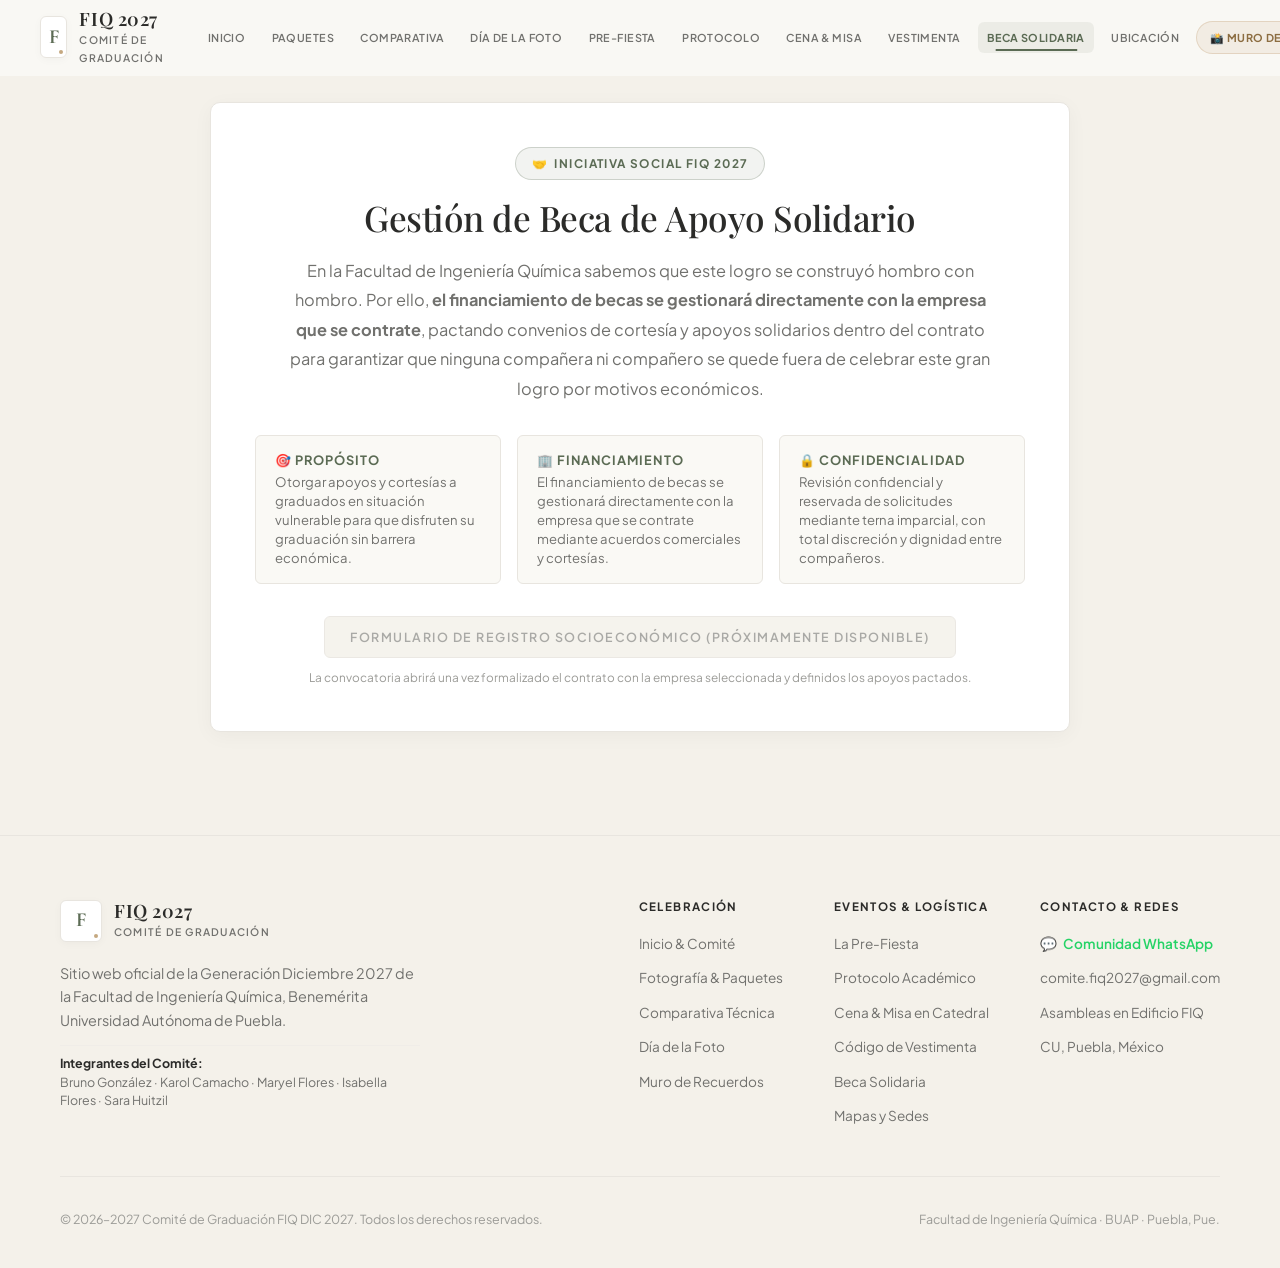
==== beca-solidaria.html @ df5bec97 "first commit" ====
<!DOCTYPE html>
<html lang="es">
<head>
  <meta charset="UTF-8">
  <meta name="viewport" content="width=device-width, initial-scale=1.0">
  <meta http-equiv="X-UA-Compatible" content="IE=edge">
  
  <!-- SEO y Metadatos Editoriales -->
  <title>Gestión de Beca Solidaria | Graduación FIQ Diciembre 2027</title>
  <meta name="description" content="Convenio y apoyos solidarios gestionados con la empresa para que ningún compañero quede fuera.">
  <meta name="theme-color" content="#FAF9F5">

  <!-- Open Graph -->
  <meta property="og:title" content="Gestión de Beca Solidaria | Graduación FIQ Diciembre 2027">
  <meta property="og:description" content="Convenio y apoyos solidarios gestionados con la empresa para que ningún compañero quede fuera.">
  <meta property="og:type" content="website">

  <!-- Tipografía Google Fonts -->
  <link rel="preconnect" href="https://fonts.googleapis.com">
  <link rel="preconnect" href="https://fonts.gstatic.com" crossorigin>
  <link href="https://fonts.googleapis.com/css2?family=Cormorant+Garamond:ital,wght@0,400;0,500;0,600;0,700;1,400&family=Playfair+Display:ital,wght@0,400;0,500;0,600;0,700;1,400&family=Plus+Jakarta+Sans:wght@300;400;500;600;700&display=swap" rel="stylesheet">

  <!-- Hojas de estilos -->
  <link rel="stylesheet" href="css/styles.css">
</head>
<body>

  <!-- ======================================================================
       HEADER Y NAVBAR SUPERIOR (CENTRADO Y MEJOR ORGANIZADO)
       ====================================================================== -->
  <header class="site-header" id="site-header">
    <div class="container navbar">
      
      <!-- Monograma / Logotipo a la izquierda -->
      <a href="index.html" class="brand-link" aria-label="Volver al inicio de Graduación FIQ 2027">
        <div class="brand-monogram">F</div>
        <div class="brand-info">
          <span class="brand-title">FIQ 2027</span>
          <span class="brand-subtitle">Comité de Graduación</span>
        </div>
      </a>

      <!-- Botón de apertura para dispositivos móviles -->
      <button class="mobile-toggle" id="mobile-toggle" aria-label="Abrir menú de navegación" aria-expanded="false" aria-controls="primary-nav">
        <span class="hamburger-line"></span>
        <span class="hamburger-line"></span>
        <span class="hamburger-line"></span>
      </button>

      <!-- Menú central de navegación centrado y organizado -->
      <nav class="nav-menu-wrapper" id="primary-nav" aria-label="Navegación principal">
        <ul class="nav-links">
          <li><a href="index.html" class="nav-link">Inicio</a></li>
          <li><a href="paquetes.html" class="nav-link">Paquetes</a></li>
          <li><a href="comparativa.html" class="nav-link">Comparativa</a></li>
          <li><a href="dia-de-la-foto.html" class="nav-link">Día de la Foto</a></li>
          <li><a href="prefiesta.html" class="nav-link">Pre-Fiesta</a></li>
          <li><a href="protocolo.html" class="nav-link">Protocolo</a></li>
          <li><a href="cena-y-misa.html" class="nav-link">Cena & Misa</a></li>
          <li><a href="vestimenta.html" class="nav-link">Vestimenta</a></li>
          <li><a href="beca-solidaria.html" class="nav-link is-active" aria-current="page">Beca Solidaria</a></li>
          <li><a href="ubicacion.html" class="nav-link">Ubicación</a></li>
          <li><a href="muro-de-recuerdos.html" class="nav-link nav-link-muro">📸 Muro de Recuerdos</a></li>
        </ul>
      </nav>

    </div>
  </header>

  <!-- ======================================================================
       CONTENIDO PRINCIPAL: VISTA INDEPENDIENTE
       ====================================================================== -->
  <main id="main-content">
    <section id="beca-comite" class="section section-alt">
      <div class="container">

        <div class="solidarity-box">
          <span class="solidarity-badge">
            <span>🤝</span>
            Iniciativa Social FIQ 2027
          </span>

          <h2 class="solidarity-title">Gestión de Beca de Apoyo Solidario</h2>

          <p class="solidarity-desc">
            En la Facultad de Ingeniería Química sabemos que este logro se construyó hombro con hombro. 
            Por ello, <strong>el financiamiento de becas se gestionará directamente con la empresa que se contrate</strong>, 
            pactando convenios de cortesía y apoyos solidarios dentro del contrato para garantizar que 
            ninguna compañera ni compañero se quede fuera de celebrar este gran logro por motivos económicos.
          </p>

          <div class="solidarity-highlights">
            <div class="solidarity-highlight-item">
              <h4>🎯 Propósito</h4>
              <p>Otorgar apoyos y cortesías a graduados en situación vulnerable para que disfruten su graduación sin barrera económica.</p>
            </div>
            <div class="solidarity-highlight-item">
              <h4>🏢 Financiamiento</h4>
              <p>El financiamiento de becas se gestionará directamente con la empresa que se contrate mediante acuerdos comerciales y cortesías.</p>
            </div>
            <div class="solidarity-highlight-item">
              <h4>🔒 Confidencialidad</h4>
              <p>Revisión confidencial y reservada de solicitudes mediante terna imparcial, con total discreción y dignidad entre compañeros.</p>
            </div>
          </div>

          <div style="display: flex; flex-direction: column; align-items: center; gap: 0.6rem;">
            <button class="btn btn-disabled" aria-disabled="true">
              Formulario de Registro Socioeconómico (Próximamente disponible)
            </button>
            <span style="font-size: 0.74rem; color: var(--color-text-light);">
              La convocatoria abrirá una vez formalizado el contrato con la empresa seleccionada y definidos los apoyos pactados.
            </span>
          </div>
        </div>

      </div>
    </section>

  </main>

  <!-- ======================================================================
       FOOTER EDITORIAL PERSISTENTE
       ====================================================================== -->
  <footer class="site-footer">
    <div class="container">
      <div class="footer-top">
        <div class="footer-brand">
          <div class="brand-link" style="margin-bottom: 0.5rem;">
            <div class="brand-monogram">F</div>
            <div class="brand-info">
              <span class="brand-title">FIQ 2027</span>
              <span class="brand-subtitle">Comité de Graduación</span>
            </div>
          </div>
          <p>
            Sitio web oficial de la Generación Diciembre 2027 de la Facultad de Ingeniería Química, Benemérita Universidad Autónoma de Puebla.
          </p>
          <div style="margin-top: 0.75rem; font-size: 0.78rem; color: var(--color-text-muted); line-height: 1.5; border-top: 1px solid var(--color-border-subtle); padding-top: 0.5rem;">
            <strong style="color: var(--color-text-main);">Integrantes del Comité:</strong><br>
            Bruno González · Karol Camacho · Maryel Flores · Isabella Flores · Sara Huitzil
          </div>
        </div>

        <div class="footer-nav">
          <div class="footer-col">
            <h5>Celebración</h5>
            <ul>
              <li><a href="index.html">Inicio &amp; Comité</a></li>
              <li><a href="paquetes.html">Fotografía &amp; Paquetes</a></li>
              <li><a href="comparativa.html">Comparativa Técnica</a></li>
              <li><a href="dia-de-la-foto.html">Día de la Foto</a></li>
              <li><a href="muro-de-recuerdos.html">Muro de Recuerdos</a></li>
            </ul>
          </div>

          <div class="footer-col">
            <h5>Eventos &amp; Logística</h5>
            <ul>
              <li><a href="prefiesta.html">La Pre-Fiesta</a></li>
              <li><a href="protocolo.html">Protocolo Académico</a></li>
              <li><a href="cena-y-misa.html">Cena &amp; Misa en Catedral</a></li>
              <li><a href="vestimenta.html">Código de Vestimenta</a></li>
              <li><a href="beca-solidaria.html">Beca Solidaria</a></li>
              <li><a href="ubicacion.html">Mapas y Sedes</a></li>
            </ul>
          </div>

          <div class="footer-col">
            <h5>Contacto &amp; Redes</h5>
            <ul>
              <li>
                <a href="https://chat.whatsapp.com/Jef0yfLLTsxL3fnGDl4Apw" target="_blank" rel="noopener noreferrer" style="color: #25D366; font-weight: 600; display: inline-flex; align-items: center; gap: 0.35rem;">
                  <span>💬</span> Comunidad WhatsApp
                </a>
              </li>
              <li><a href="mailto:comite.fiq2027@gmail.com">comite.fiq2027@gmail.com</a></li>
              <li><a href="ubicacion.html">Asambleas en Edificio FIQ</a></li>
              <li><a href="ubicacion.html">CU, Puebla, México</a></li>
            </ul>
          </div>
        </div>
      </div>

      <div class="footer-bottom">
        <span>© 2026–2027 Comité de Graduación FIQ DIC 2027. Todos los derechos reservados.</span>
        <span>Facultad de Ingeniería Química · BUAP · Puebla, Pue.</span>
      </div>
    </div>
  </footer>

  <!-- Script interactivo de navegación y eventos -->
  <script src="js/main.js"></script>
</body>
</html>
---- css/styles.css ----
/* ==========================================================================
   GRADUACIÓN FIQ DICIEMBRE 2027 — SISTEMA DE DISEÑO EDITORIAL (ESTILO ZOLA)
   Facultad de Ingeniería Química — Benemérita Universidad Autónoma de Puebla
   ========================================================================== */

/* --------------------------------------------------------------------------
   1. VARIABLES DE SISTEMA Y TOKENS DE DISEÑO
   -------------------------------------------------------------------------- */
:root {
  /* Paleta cromática oficial */
  --color-bg-base: #FAF9F5;          /* Marfil suave / lienzo editorial */
  --color-bg-card: #FFFFFF;          /* Blanco puro para tarjetas y modales */
  --color-bg-surface-alt: #F4F1EA;   /* Marfil secundario para contraste sutil */
  --color-bg-subtle: #EFECE6;        /* Tono arena para divisores o badges */

  /* Acentos de marca */
  --color-sage: #5B6B54;             /* Verde olivo / salvia sobrio */
  --color-sage-hover: #485542;       /* Salvia profundo para hover */
  --color-sage-light: #778870;       /* Salvia suave */
  --color-sage-tint: rgba(91, 107, 84, 0.08); /* Fondo salvia ultra suave */
  --color-sage-glow: rgba(91, 107, 84, 0.18);

  --color-gold: #C5A880;             /* Dorado tenue editorial */
  --color-gold-hover: #B3946B;       /* Dorado acentuado */
  --color-gold-light: #DFCAAE;       /* Dorado pálido */
  --color-gold-tint: rgba(197, 168, 128, 0.12); /* Acento dorado traslúcido */

  /* Tipografía y textos */
  --color-text-main: #2B2B29;        /* Carbón oscuro de máxima legibilidad */
  --color-text-muted: #71716E;       /* Gris topo neutro para subtítulos/metadatos */
  --color-text-light: #9B9B97;       /* Gris atenuado para notas al pie */
  --color-text-inverse: #FAF9F5;     /* Texto sobre fondos oscuros */

  /* Bordes y divisores */
  --color-border: #E8E5DF;           /* Borde neutro editorial */
  --color-border-subtle: #F0EDE8;    /* Borde ultra suave */
  --color-border-focus: #5B6B54;     /* Anillo de enfoque accesible */

  /* Elevaciones y sombras */
  --shadow-card: 0 4px 20px rgba(0, 0, 0, 0.04);
  --shadow-card-hover: 0 12px 32px rgba(43, 43, 41, 0.07);
  --shadow-navbar: 0 2px 18px rgba(43, 43, 41, 0.035);
  --shadow-dropdown: 0 10px 30px rgba(43, 43, 41, 0.08);

  /* Tipografía */
  --font-serif: 'Playfair Display', 'Cormorant Garamond', Georgia, serif;
  --font-serif-display: 'Cormorant Garamond', 'Playfair Display', Georgia, serif;
  --font-sans: 'Plus Jakarta Sans', -apple-system, BlinkMacSystemFont, 'Segoe UI', Roboto, sans-serif;

  /* Espaciado modular */
  --space-2xs: 0.25rem;
  --space-xs:  0.5rem;
  --space-sm:  0.75rem;
  --space-md:  1rem;
  --space-lg:  1.5rem;
  --space-xl:  2rem;
  --space-2xl: 3rem;
  --space-3xl: 4.5rem;
  --space-4xl: 6rem;

  /* Estructura y contenedores */
  --container-max-width: 1240px;
  --container-narrow-width: 960px;
  --navbar-height: 76px;
  --radius-sm: 6px;
  --radius-md: 10px;
  --radius-lg: 16px;
  --radius-full: 9999px;

  /* Transiciones elegantes */
  --transition-fast: 160ms cubic-bezier(0.2, 0, 0, 1);
  --transition-smooth: 280ms cubic-bezier(0.16, 1, 0.3, 1);
  --transition-slow: 450ms cubic-bezier(0.16, 1, 0.3, 1);

  /* Índices de capa */
  --z-base: 1;
  --z-sticky: 100;
  --z-header: 500;
  --z-modal: 1000;
}

/* --------------------------------------------------------------------------
   2. RESET Y ESTILOS BASE
   -------------------------------------------------------------------------- */
*,
*::before,
*::after {
  box-sizing: border-box;
  margin: 0;
  padding: 0;
}

html {
  font-size: 16px;
  scroll-behavior: smooth;
  scroll-padding-top: calc(var(--navbar-height) + 1.5rem);
  -webkit-font-smoothing: antialiased;
  -moz-osx-font-smoothing: grayscale;
  background-color: var(--color-bg-base);
  color: var(--color-text-main);
}

body {
  font-family: var(--font-sans);
  font-weight: 400;
  line-height: 1.65;
  color: var(--color-text-main);
  background-color: var(--color-bg-base);
  min-height: 100vh;
  display: flex;
  flex-direction: column;
  position: relative;
  overflow-x: hidden;
}

img,
svg {
  display: block;
  max-width: 100%;
  height: auto;
}

a {
  color: inherit;
  text-decoration: none;
  transition: color var(--transition-fast);
}

button {
  font-family: inherit;
  cursor: pointer;
  border: none;
  background: transparent;
}

ul, ol {
  list-style: none;
}

/* Accesibilidad al enfoque */
:focus-visible {
  outline: 2px solid var(--color-border-focus);
  outline-offset: 3px;
}

/* --------------------------------------------------------------------------
   3. TIPOGRAFÍA Y CLASES EDITORIALES
   -------------------------------------------------------------------------- */
h1, h2, h3, h4, h5, h6 {
  font-family: var(--font-serif);
  font-weight: 500;
  line-height: 1.25;
  color: var(--color-text-main);
  letter-spacing: -0.015em;
}

h1 {
  font-size: clamp(2.4rem, 4.5vw, 3.8rem);
  font-weight: 600;
}

h2 {
  font-size: clamp(1.9rem, 3.2vw, 2.75rem);
}

h3 {
  font-size: clamp(1.4rem, 2.2vw, 1.85rem);
}

h4 {
  font-size: 1.2rem;
  font-weight: 600;
}

p {
  color: var(--color-text-main);
  margin-bottom: var(--space-md);
}

p.lead {
  font-size: 1.125rem;
  line-height: 1.75;
  color: var(--color-text-muted);
}

/* Versalitas / Eyebrows estilo Zola Travel */
.eyebrow {
  display: inline-flex;
  align-items: center;
  gap: var(--space-xs);
  font-family: var(--font-sans);
  font-size: 0.75rem;
  font-weight: 600;
  text-transform: uppercase;
  letter-spacing: 0.14em;
  color: var(--color-sage);
  margin-bottom: var(--space-sm);
}

.eyebrow-gold {
  color: var(--color-gold-hover);
}

.eyebrow::before,
.eyebrow-accent::before {
  content: "";
  display: inline-block;
  width: 14px;
  height: 1.5px;
  background-color: currentColor;
}

/* --------------------------------------------------------------------------
   4. ESTRUCTURA Y LAYOUT DE CONTENEDORES
   -------------------------------------------------------------------------- */
.container {
  width: 100%;
  max-width: var(--container-max-width);
  margin-left: auto;
  margin-right: auto;
  padding-left: clamp(1.25rem, 4vw, 2.5rem);
  padding-right: clamp(1.25rem, 4vw, 2.5rem);
}

.container-narrow {
  max-width: var(--container-narrow-width);
}

.section {
  padding-top: clamp(4rem, 8vw, 6.5rem);
  padding-bottom: clamp(4rem, 8vw, 6.5rem);
  position: relative;
}

.section-alt {
  background-color: var(--color-bg-surface-alt);
}

.section-header {
  text-align: center;
  max-width: 680px;
  margin: 0 auto clamp(2.5rem, 5vw, 4rem) auto;
}

.section-header.text-left {
  text-align: left;
  margin-left: 0;
}

.section-header h2 {
  margin-top: var(--space-xs);
  margin-bottom: var(--space-sm);
}

.section-header p {
  color: var(--color-text-muted);
  font-size: 1.05rem;
  margin-bottom: 0;
}

/* Divisor sutil editorial */
.divider-editorial {
  border: none;
  height: 1px;
  background: linear-gradient(
    90deg,
    rgba(232, 229, 223, 0) 0%,
    var(--color-border) 25%,
    var(--color-gold) 50%,
    var(--color-border) 75%,
    rgba(232, 229, 223, 0) 100%
  );
  margin: var(--space-3xl) 0;
}

/* --------------------------------------------------------------------------
   5. NAVBAR SUPERIOR (STICKY CON BLUR Y SCROLL SPY)
   -------------------------------------------------------------------------- */
.site-header {
  position: fixed;
  top: 0;
  left: 0;
  right: 0;
  height: var(--navbar-height);
  z-index: var(--z-header);
  background-color: rgba(250, 249, 245, 0.88);
  backdrop-filter: blur(14px);
  -webkit-backdrop-filter: blur(14px);
  border-bottom: 1px solid transparent;
  transition:
    background-color var(--transition-smooth),
    border-color var(--transition-smooth),
    box-shadow var(--transition-smooth),
    transform var(--transition-smooth);
}

.site-header.is-scrolled {
  background-color: rgba(250, 249, 245, 0.95);
  border-bottom-color: var(--color-border);
  box-shadow: var(--shadow-navbar);
}

.navbar {
  height: 100%;
  display: flex;
  align-items: center;
  justify-content: space-between;
  gap: var(--space-md);
}

/* Logo & Monograma Editorial */
.brand-link {
  display: inline-flex;
  align-items: center;
  gap: var(--space-sm);
  text-decoration: none;
  color: var(--color-text-main);
  user-select: none;
}

.brand-monogram {
  display: inline-flex;
  align-items: center;
  justify-content: center;
  width: 42px;
  height: 42px;
  border-radius: var(--radius-sm);
  background-color: var(--color-bg-card);
  border: 1px solid var(--color-border);
  box-shadow: 0 2px 8px rgba(0, 0, 0, 0.03);
  font-family: var(--font-serif-display);
  font-size: 1.25rem;
  font-weight: 700;
  color: var(--color-sage);
  letter-spacing: -0.02em;
  position: relative;
  transition: transform var(--transition-fast), border-color var(--transition-fast);
}

.brand-monogram::after {
  content: "";
  position: absolute;
  bottom: 3px;
  right: 3px;
  width: 4px;
  height: 4px;
  border-radius: 50%;
  background-color: var(--color-gold);
}

.brand-link:hover .brand-monogram {
  transform: translateY(-1px);
  border-color: var(--color-gold);
}

.brand-info {
  display: flex;
  flex-direction: column;
}

.brand-title {
  font-family: var(--font-serif);
  font-size: 1.15rem;
  font-weight: 600;
  letter-spacing: 0.03em;
  color: var(--color-text-main);
  line-height: 1.1;
}

.brand-subtitle {
  font-family: var(--font-sans);
  font-size: 0.65rem;
  font-weight: 600;
  text-transform: uppercase;
  letter-spacing: 0.12em;
  color: var(--color-text-muted);
  margin-top: 2px;
}

/* Container de la barra de navegación con mayor amplitud */
.site-header .navbar {
  max-width: 1440px;
  width: 100%;
  display: flex;
  align-items: center;
  justify-content: space-between;
  gap: 1.25rem;
}

/* Enlaces centrales de navegación perfectamente centrados */
.nav-menu-wrapper {
  display: flex;
  align-items: center;
  justify-content: center;
  flex: 1;
}

.nav-links {
  display: flex;
  align-items: center;
  justify-content: center;
  gap: clamp(0.15rem, 0.6vw, 0.75rem);
  list-style: none;
}

.nav-link {
  position: relative;
  display: inline-flex;
  align-items: center;
  justify-content: center;
  padding: 0.42rem 0.58rem;
  font-family: var(--font-sans);
  font-size: clamp(0.68rem, 0.73vw, 0.75rem);
  font-weight: 600;
  text-transform: uppercase;
  letter-spacing: 0.04em;
  color: var(--color-text-muted);
  white-space: nowrap;
  border-radius: var(--radius-sm);
  transition: all var(--transition-fast);
}

/* Indicador visual minimalista para sección activa */
.nav-link::after {
  content: "";
  position: absolute;
  bottom: 2px;
  left: 0;
  width: 100%;
  height: 2px;
  background-color: var(--color-sage);
  border-radius: 2px;
  transform: scaleX(0);
  transform-origin: center;
  transition: transform var(--transition-smooth), background-color var(--transition-smooth);
}

.nav-link:hover {
  color: var(--color-text-main);
  background-color: rgba(91, 107, 84, 0.05);
}

.nav-link:hover::after {
  transform: scaleX(0.45);
  background-color: var(--color-gold);
}

.nav-link.is-active {
  color: var(--color-sage);
  font-weight: 700;
  background-color: rgba(91, 107, 84, 0.08);
}

.nav-link.is-active::after {
  transform: scaleX(0.7);
  background-color: var(--color-sage);
}

/* Estilo destacado elegante para Muro de Recuerdos */
.nav-link-muro {
  background-color: rgba(197, 168, 128, 0.15);
  color: #8C6D41;
  border: 1px solid rgba(197, 168, 128, 0.35);
  font-weight: 700;
  border-radius: var(--radius-full);
  padding: 0.4rem 0.8rem;
}

.nav-link-muro:hover {
  background-color: rgba(197, 168, 128, 0.25);
  color: #72552B;
}

.nav-link-muro.is-active {
  background-color: var(--color-sage) !important;
  color: #FFFFFF !important;
  border-color: var(--color-sage) !important;
}

/* Botón menú móvil (Hamburger) */
.mobile-toggle {
  display: none;
  position: relative;
  width: 40px;
  height: 40px;
  padding: 8px;
  flex-direction: column;
  justify-content: space-around;
  align-items: center;
  background: var(--color-bg-card);
  border: 1px solid var(--color-border);
  border-radius: var(--radius-sm);
  cursor: pointer;
  z-index: calc(var(--z-header) + 10);
  transition: border-color var(--transition-fast), background var(--transition-fast);
}

.mobile-toggle:hover {
  border-color: var(--color-gold);
}

.hamburger-line {
  display: block;
  width: 20px;
  height: 2px;
  background-color: var(--color-text-main);
  border-radius: 2px;
  transition: transform var(--transition-smooth), opacity var(--transition-fast);
  transform-origin: center;
}

.mobile-toggle.is-open .hamburger-line:nth-child(1) {
  transform: translateY(6px) rotate(45deg);
}

.mobile-toggle.is-open .hamburger-line:nth-child(2) {
  opacity: 0;
  transform: scaleX(0);
}

.mobile-toggle.is-open .hamburger-line:nth-child(3) {
  transform: translateY(-6px) rotate(-45deg);
}

/* --------------------------------------------------------------------------
   6. COMPONENTES: TARJETAS, BOTONES Y BADGES
   -------------------------------------------------------------------------- */
/* Tarjetas puras con sombra suave */
.card {
  background-color: var(--color-bg-card);
  border: 1px solid var(--color-border);
  border-radius: var(--radius-md);
  padding: clamp(1.5rem, 3vw, 2.25rem);
  box-shadow: var(--shadow-card);
  transition:
    transform var(--transition-smooth),
    box-shadow var(--transition-smooth),
    border-color var(--transition-smooth);
  position: relative;
}

.card:hover {
  transform: translateY(-3px);
  box-shadow: var(--shadow-card-hover);
  border-color: rgba(197, 168, 128, 0.4);
}

.card-header {
  margin-bottom: var(--space-md);
}

.card-title {
  font-family: var(--font-serif);
  font-size: 1.45rem;
  margin-bottom: var(--space-xs);
}

.card-meta {
  font-size: 0.8rem;
  color: var(--color-text-muted);
  text-transform: uppercase;
  letter-spacing: 0.08em;
}

/* Botones editoriales */
.btn {
  display: inline-flex;
  align-items: center;
  justify-content: center;
  gap: var(--space-xs);
  padding: 0.75rem 1.6rem;
  font-family: var(--font-sans);
  font-size: 0.78rem;
  font-weight: 600;
  text-transform: uppercase;
  letter-spacing: 0.12em;
  border-radius: var(--radius-sm);
  border: 1px solid transparent;
  text-decoration: none;
  cursor: pointer;
  transition: all var(--transition-smooth);
  user-select: none;
}

.btn-primary {
  background-color: var(--color-sage);
  color: #FFFFFF;
  border-color: var(--color-sage);
  box-shadow: 0 3px 12px rgba(91, 107, 84, 0.15);
}

.btn-primary:hover {
  background-color: var(--color-sage-hover);
  border-color: var(--color-sage-hover);
  color: #FFFFFF;
  transform: translateY(-1px);
  box-shadow: 0 5px 16px rgba(91, 107, 84, 0.25);
}

.btn-secondary {
  background-color: transparent;
  color: var(--color-text-main);
  border-color: var(--color-border);
}

.btn-secondary:hover {
  border-color: var(--color-sage);
  background-color: var(--color-sage-tint);
  color: var(--color-sage);
}

/* Botón con borde lino/arena estilo editorial Zola */
.btn-linen {
  background-color: #FFFFFF;
  color: var(--color-text-main);
  border-color: #DEDAD3;
  box-shadow: 0 2px 8px rgba(0, 0, 0, 0.02);
}

.btn-linen:hover {
  border-color: var(--color-sage);
  background-color: #FAF9F5;
  color: var(--color-sage);
  transform: translateY(-1px);
  box-shadow: 0 4px 14px rgba(43, 43, 41, 0.06);
}

.btn-sm {
  padding: 0.45rem 1rem;
  font-size: 0.72rem;
  letter-spacing: 0.1em;
}

.btn-gold {
  background-color: var(--color-gold);
  color: #FFFFFF;
  border-color: var(--color-gold);
}

.btn-gold:hover {
  background-color: var(--color-gold-hover);
  border-color: var(--color-gold-hover);
  color: #FFFFFF;
  transform: translateY(-1px);
}

.btn-pill {
  border-radius: var(--radius-full);
}

/* Badges e Insignias */
.badge {
  display: inline-flex;
  align-items: center;
  gap: 0.35rem;
  padding: 0.25rem 0.65rem;
  font-size: 0.7rem;
  font-weight: 600;
  text-transform: uppercase;
  letter-spacing: 0.1em;
  border-radius: var(--radius-full);
  border: 1px solid transparent;
}

.badge-sage {
  background-color: var(--color-sage-tint);
  color: var(--color-sage);
  border-color: rgba(91, 107, 84, 0.2);
}

.badge-gold {
  background-color: var(--color-gold-tint);
  color: var(--color-gold-hover);
  border-color: rgba(197, 168, 128, 0.3);
}

.badge-subtle {
  background-color: var(--color-bg-subtle);
  color: var(--color-text-muted);
  border-color: var(--color-border);
}

/* --------------------------------------------------------------------------
   7. SISTEMA DE GRIDS Y UTILIDADES
   -------------------------------------------------------------------------- */
.grid {
  display: grid;
  gap: clamp(1.25rem, 2.5vw, 2rem);
}

.grid-2 {
  grid-template-columns: repeat(2, minmax(0, 1fr));
}

.grid-3 {
  grid-template-columns: repeat(3, minmax(0, 1fr));
}

.grid-4 {
  grid-template-columns: repeat(4, minmax(0, 1fr));
}

.flex-center {
  display: flex;
  align-items: center;
  justify-content: center;
}

.text-center {
  text-align: center;
}

.text-muted {
  color: var(--color-text-muted);
}

/* Estilo de preview de contenido para arquitectura base */
.content-placeholder-box {
  background-color: var(--color-bg-card);
  border: 1px dashed var(--color-border);
  border-radius: var(--radius-md);
  padding: var(--space-2xl) var(--space-xl);
  text-align: center;
  color: var(--color-text-muted);
  font-size: 0.9rem;
}

.content-placeholder-box code {
  background-color: var(--color-bg-surface-alt);
  padding: 0.2rem 0.45rem;
  border-radius: var(--radius-sm);
  font-size: 0.82rem;
  color: var(--color-sage);
}

/* --------------------------------------------------------------------------
   8. HERO SECTION EDITORIAL (ESTILO ZOLA TRAVEL)
   -------------------------------------------------------------------------- */
.section-hero {
  padding-top: calc(var(--navbar-height) + clamp(2.5rem, 5vw, 4rem));
  padding-bottom: clamp(3.5rem, 7vw, 5.5rem);
  background: radial-gradient(
    circle at 50% 8%,
    rgba(197, 168, 128, 0.09) 0%,
    rgba(250, 249, 245, 0) 70%
  );
}

.hero-container {
  display: flex;
  flex-direction: column;
  gap: clamp(2rem, 4vw, 3rem);
}

.hero-content {
  text-align: center;
  max-width: 860px;
  margin: 0 auto;
}

.hero-tagline-wrapper {
  margin-bottom: var(--space-md);
}

.hero-tagline {
  display: inline-flex;
  align-items: center;
  gap: var(--space-xs);
  font-size: 0.76rem;
  font-weight: 600;
  text-transform: uppercase;
  letter-spacing: 0.16em;
  color: var(--color-sage);
  background-color: var(--color-sage-tint);
  border: 1px solid rgba(91, 107, 84, 0.18);
  padding: 0.4rem 1.15rem;
  border-radius: var(--radius-full);
}

.hero-title {
  margin-bottom: var(--space-md);
  font-weight: 600;
  line-height: 1.18;
}

.hero-title .highlight-serif {
  font-style: italic;
  color: var(--color-sage);
  font-weight: 500;
}

.hero-statement {
  max-width: 720px;
  margin: 0 auto var(--space-xl) auto;
}

.hero-description {
  font-size: clamp(1.02rem, 1.6vw, 1.15rem);
  line-height: 1.85;
  color: var(--color-text-muted);
  margin-bottom: 0;
}

.hero-description strong {
  color: var(--color-text-main);
  font-weight: 600;
}

.hero-actions {
  display: flex;
  align-items: center;
  justify-content: center;
  gap: var(--space-md);
  flex-wrap: wrap;
}

.btn-cta {
  padding: 0.85rem 1.8rem;
  font-size: 0.8rem;
}

/* --------------------------------------------------------------------------
   8.1 TARJETA DE ESTADO / ALERTA INFORMATIVA
   -------------------------------------------------------------------------- */
.hero-alert-card {
  background-color: var(--color-bg-card);
  border: 1px solid var(--color-border);
  border-left: 4px solid var(--color-gold);
  border-radius: var(--radius-md);
  padding: clamp(1rem, 2vw, 1.35rem) clamp(1.25rem, 3vw, 1.85rem);
  box-shadow: var(--shadow-card);
  display: flex;
  align-items: center;
  justify-content: space-between;
  gap: var(--space-md);
  max-width: 920px;
  margin: 0 auto;
  width: 100%;
  transition: transform var(--transition-smooth), box-shadow var(--transition-smooth);
}

.hero-alert-card:hover {
  transform: translateY(-2px);
  box-shadow: var(--shadow-card-hover);
}

.alert-indicator-pulse {
  position: relative;
  width: 14px;
  height: 14px;
  flex-shrink: 0;
  display: flex;
  align-items: center;
  justify-content: center;
}

.pulse-ring {
  position: absolute;
  width: 100%;
  height: 100%;
  border-radius: 50%;
  background-color: var(--color-gold);
  opacity: 0.45;
  animation: pulse-ring-anim 2.2s cubic-bezier(0.215, 0.61, 0.355, 1) infinite;
}

.pulse-dot {
  position: relative;
  width: 8px;
  height: 8px;
  border-radius: 50%;
  background-color: var(--color-gold);
}

@keyframes pulse-ring-anim {
  0% {
    transform: scale(0.9);
    opacity: 0.8;
  }
  70% {
    transform: scale(2.2);
    opacity: 0;
  }
  100% {
    transform: scale(2.2);
    opacity: 0;
  }
}

.alert-content {
  flex-grow: 1;
}

.alert-header-line {
  display: flex;
  align-items: center;
  gap: var(--space-sm);
  margin-bottom: 0.35rem;
}

.alert-timestamp {
  font-size: 0.68rem;
  font-weight: 600;
  text-transform: uppercase;
  letter-spacing: 0.1em;
  color: var(--color-text-light);
}

.alert-message {
  font-size: 0.92rem;
  line-height: 1.55;
  color: var(--color-text-main);
  margin-bottom: 0;
}

.alert-message strong {
  font-weight: 600;
  color: var(--color-sage-hover);
}

.alert-action {
  flex-shrink: 0;
}

.alert-link {
  font-size: 0.78rem;
  font-weight: 600;
  text-transform: uppercase;
  letter-spacing: 0.1em;
  color: var(--color-sage);
  display: inline-flex;
  align-items: center;
  gap: 0.35rem;
  transition: transform var(--transition-fast), color var(--transition-fast);
}

.alert-link:hover {
  color: var(--color-sage-hover);
  transform: translateX(3px);
}

/* --------------------------------------------------------------------------
   8.2 MÓDULO DE CUENTA REGRESIVA (COUNTDOWN EDITORIAL)
   -------------------------------------------------------------------------- */
.countdown-module {
  max-width: 920px;
  margin: 0 auto;
  width: 100%;
  padding: clamp(1.5rem, 3vw, 2.25rem);
}

.countdown-header {
  display: flex;
  align-items: flex-end;
  justify-content: space-between;
  gap: var(--space-md);
  margin-bottom: var(--space-lg);
  flex-wrap: wrap;
  border-bottom: 1px solid var(--color-border);
  padding-bottom: var(--space-md);
}

.countdown-heading h2.countdown-title {
  font-size: clamp(1.4rem, 2.2vw, 1.85rem);
  margin-bottom: 0;
  margin-top: 0.2rem;
}

.status-dot {
  display: inline-block;
  width: 6px;
  height: 6px;
  border-radius: 50%;
  background-color: var(--color-gold);
  margin-right: 0.25rem;
}

.countdown-grid {
  display: grid;
  grid-template-columns: repeat(4, minmax(0, 1fr));
  gap: clamp(0.75rem, 1.4vw, 1.25rem);
  margin-bottom: var(--space-lg);
}

@media (max-width: 1100px) {
  .countdown-grid {
    grid-template-columns: repeat(2, minmax(0, 1fr));
  }
}

@media (max-width: 600px) {
  .countdown-grid {
    grid-template-columns: 1fr;
  }
}

.countdown-card {
  background-color: var(--color-bg-base);
  border: 1px solid var(--color-border);
  border-radius: var(--radius-sm);
  padding: clamp(1.2rem, 2.2vw, 1.6rem);
  display: flex;
  flex-direction: column;
  justify-content: space-between;
  gap: var(--space-md);
  transition: border-color var(--transition-fast), background-color var(--transition-fast);
}

.countdown-card:hover {
  border-color: var(--color-gold);
  background-color: #FFFFFF;
}

.event-type {
  font-size: 0.68rem;
  font-weight: 600;
  text-transform: uppercase;
  letter-spacing: 0.12em;
  color: var(--color-sage);
  display: block;
  margin-bottom: 0.25rem;
}

.event-title {
  font-family: var(--font-serif);
  font-size: 1.3rem;
  font-weight: 600;
  margin-bottom: 0.25rem;
}

.event-subtitle {
  font-size: 0.82rem;
  color: var(--color-text-muted);
  line-height: 1.45;
  margin-bottom: 0;
}

/* Unidades del contador */
.countdown-display {
  display: flex;
  align-items: center;
  justify-content: flex-start;
  gap: 0.5rem;
  user-select: none;
}

.countdown-unit {
  display: flex;
  flex-direction: column;
  align-items: center;
  min-width: 48px;
}

.unit-box {
  width: 100%;
  background-color: var(--color-bg-card);
  border: 1px solid var(--color-border);
  border-radius: var(--radius-sm);
  padding: 0.4rem 0.2rem;
  text-align: center;
  box-shadow: 0 2px 6px rgba(0, 0, 0, 0.02);
}

.unit-num {
  font-family: var(--font-serif-display);
  font-size: 1.65rem;
  font-weight: 700;
  color: var(--color-sage);
  line-height: 1;
  display: block;
}

.unit-label {
  font-size: 0.62rem;
  font-weight: 600;
  text-transform: uppercase;
  letter-spacing: 0.12em;
  color: var(--color-text-muted);
  margin-top: 0.35rem;
}

.countdown-unit-divider {
  font-family: var(--font-serif-display);
  font-size: 1.4rem;
  font-weight: 600;
  color: var(--color-gold);
  line-height: 1;
  margin-bottom: 1rem;
}

.event-status-pill {
  display: inline-flex;
  align-items: center;
  gap: 0.4rem;
  font-size: 0.72rem;
  font-weight: 600;
  color: var(--color-text-muted);
  text-transform: uppercase;
  letter-spacing: 0.08em;
  padding-top: var(--space-xs);
  border-top: 1px dashed var(--color-border);
}

.pill-dot {
  width: 5px;
  height: 5px;
  border-radius: 50%;
  background-color: var(--color-sage);
}

/* Pie del módulo Countdown */
.countdown-footer-note {
  background-color: var(--color-bg-surface-alt);
  border: 1px solid var(--color-border);
  border-radius: var(--radius-sm);
  padding: 0.85rem 1.25rem;
  display: flex;
  align-items: center;
  justify-content: space-between;
  gap: var(--space-md);
  flex-wrap: wrap;
}

.countdown-status-indicator {
  display: flex;
  align-items: center;
  gap: 0.6rem;
  color: var(--color-text-main);
  font-size: 0.85rem;
}

.countdown-clock-icon {
  color: var(--color-sage);
  flex-shrink: 0;
}

.countdown-status-text strong {
  color: var(--color-text-main);
}

.hero-meta-strip {
  display: flex;
  align-items: center;
  justify-content: center;
  gap: clamp(1.2rem, 3vw, 2.5rem);
  margin-top: var(--space-md);
  padding-top: var(--space-xl);
  border-top: 1px solid var(--color-border);
  flex-wrap: wrap;
}

.meta-item {
  display: flex;
  flex-direction: column;
  align-items: center;
  text-align: center;
}

.meta-label {
  font-size: 0.68rem;
  font-weight: 600;
  text-transform: uppercase;
  letter-spacing: 0.12em;
  color: var(--color-text-muted);
}

.meta-value {
  font-family: var(--font-serif);
  font-size: 1.25rem;
  font-weight: 600;
  color: var(--color-text-main);
  margin-top: 2px;
}

/* --------------------------------------------------------------------------
   8.3 SECCIÓN FOTOGRAFÍA: EXPO TOURS GRADUACIONES Y PAQUETES (GRID DE 4 TARJETAS)
   -------------------------------------------------------------------------- */
.manufacturer-banner {
  background-color: var(--color-bg-card);
  border: 1px solid var(--color-border);
  border-radius: var(--radius-md);
  padding: clamp(1.2rem, 2.5vw, 1.75rem);
  box-shadow: var(--shadow-card);
  margin-bottom: clamp(2.5rem, 4vw, 3.5rem);
  display: flex;
  align-items: center;
  justify-content: space-between;
  gap: var(--space-lg);
  flex-wrap: wrap;
}

.manufacturer-info {
  max-width: 440px;
}

.manufacturer-title {
  font-family: var(--font-serif);
  font-size: 1.25rem;
  font-weight: 600;
  color: var(--color-text-main);
  margin-bottom: 0.25rem;
}

.manufacturer-desc {
  font-size: 0.88rem;
  color: var(--color-text-muted);
  line-height: 1.5;
  margin-bottom: 0;
}

.manufacturer-pillars {
  display: flex;
  align-items: center;
  gap: clamp(0.75rem, 1.5vw, 1.25rem);
  flex-wrap: wrap;
}

.pillar-item {
  display: flex;
  align-items: center;
  gap: 0.45rem;
  font-size: 0.75rem;
  font-weight: 600;
  text-transform: uppercase;
  letter-spacing: 0.08em;
  color: var(--color-text-main);
  background-color: var(--color-bg-surface-alt);
  border: 1px solid var(--color-border);
  padding: 0.45rem 0.85rem;
  border-radius: var(--radius-sm);
}

.pillar-icon {
  color: var(--color-sage);
}

/* Grid de los 4 paquetes */
.grid-packages {
  display: grid;
  grid-template-columns: repeat(4, 1fr);
  gap: clamp(1rem, 1.6vw, 1.6rem);
  align-items: stretch;
}

.card-package {
  background-color: var(--color-bg-card);
  border: 1px solid var(--color-border);
  border-radius: var(--radius-md);
  padding: clamp(1.4rem, 2vw, 1.85rem);
  box-shadow: var(--shadow-card);
  display: flex;
  flex-direction: column;
  justify-content: space-between;
  position: relative;
  transition:
    transform var(--transition-smooth),
    box-shadow var(--transition-smooth),
    border-color var(--transition-smooth);
}

.card-package:hover {
  transform: translateY(-4px);
  box-shadow: var(--shadow-card-hover);
  border-color: rgba(197, 168, 128, 0.5);
}

/* Paquete destacado (Gala Doble Marco) */
.card-package.is-featured {
  border: 2px solid var(--color-gold);
  background: linear-gradient(180deg, #FFFFFF 0%, #FAF8F4 100%);
  box-shadow: 0 10px 32px rgba(197, 168, 128, 0.18);
  transform: translateY(-2px);
}

.card-package.is-featured:hover {
  transform: translateY(-6px);
  box-shadow: 0 16px 40px rgba(197, 168, 128, 0.25);
}

.recommended-ribbon {
  position: absolute;
  top: -12px;
  left: 50%;
  transform: translateX(-50%);
  background-color: var(--color-gold);
  color: #FFFFFF;
  font-size: 0.68rem;
  font-weight: 700;
  text-transform: uppercase;
  letter-spacing: 0.12em;
  padding: 0.3rem 0.95rem;
  border-radius: var(--radius-full);
  box-shadow: 0 4px 12px rgba(197, 168, 128, 0.35);
  white-space: nowrap;
  z-index: 2;
}

.package-header {
  margin-bottom: var(--space-md);
}

.package-badge-wrap {
  margin-bottom: 0.75rem;
}

.package-name {
  font-family: var(--font-serif);
  font-size: 1.35rem;
  font-weight: 600;
  line-height: 1.25;
  color: var(--color-text-main);
  margin-bottom: 0.75rem;
  min-height: 3.35rem;
  display: flex;
  align-items: flex-start;
}

.package-price-wrap {
  display: flex;
  flex-direction: column;
}

.package-price-main {
  display: flex;
  align-items: baseline;
  gap: 0.2rem;
}

.package-approx {
  font-size: 1.1rem;
  font-weight: 500;
  color: var(--color-text-muted);
}

.package-amount {
  font-family: var(--font-serif-display);
  font-size: 2.35rem;
  font-weight: 700;
  color: var(--color-text-main);
  line-height: 1;
}

.card-package.is-featured .package-amount {
  color: var(--color-sage);
}

.package-currency {
  font-size: 0.82rem;
  font-weight: 700;
  color: var(--color-text-muted);
  text-transform: uppercase;
  letter-spacing: 0.05em;
  margin-left: 0.2rem;
}

.package-period {
  font-size: 0.7rem;
  font-weight: 600;
  text-transform: uppercase;
  letter-spacing: 0.08em;
  color: var(--color-text-light);
  margin-top: 0.25rem;
}

.package-divider {
  border: none;
  height: 1px;
  background-color: var(--color-border);
  margin: var(--space-md) 0;
}

.package-specs {
  display: flex;
  flex-direction: column;
  gap: 0.85rem;
  flex-grow: 1;
  margin-bottom: var(--space-lg);
}

.spec-item {
  display: flex;
  flex-direction: column;
}

.spec-label {
  font-size: 0.64rem;
  font-weight: 700;
  text-transform: uppercase;
  letter-spacing: 0.12em;
  color: var(--color-sage);
  margin-bottom: 0.18rem;
}

.spec-value {
  font-size: 0.84rem;
  line-height: 1.48;
  color: var(--color-text-main);
  margin-bottom: 0;
}

.spec-value strong {
  font-weight: 600;
  color: var(--color-text-main);
}

.package-checklist {
  margin-top: var(--space-xs);
  padding-top: var(--space-sm);
  border-top: 1px dashed var(--color-border);
  display: flex;
  flex-direction: column;
  gap: 0.35rem;
}

.check-item {
  display: flex;
  align-items: flex-start;
  gap: 0.4rem;
  font-size: 0.78rem;
  line-height: 1.4;
}

.check-yes {
  color: var(--color-sage);
  font-weight: 700;
  flex-shrink: 0;
}

.check-no {
  color: var(--color-text-light);
  font-weight: 700;
  flex-shrink: 0;
}

.check-item.is-disabled {
  color: var(--color-text-light);
  text-decoration: line-through;
  opacity: 0.85;
}

.package-footer {
  margin-top: auto;
  padding-top: var(--space-sm);
}

.package-footer .btn {
  width: 100%;
}

.package-footer-note {
  font-size: 0.68rem;
  text-align: center;
  color: var(--color-text-light);
  margin-top: 0.6rem;
  margin-bottom: 0;
}

.photography-bottom-bar {
  margin-top: clamp(2rem, 4vw, 3rem);
  background-color: var(--color-bg-card);
  border: 1px solid var(--color-border);
  border-radius: var(--radius-md);
  padding: 1.25rem 1.75rem;
  display: flex;
  align-items: center;
  justify-content: space-between;
  gap: var(--space-md);
  flex-wrap: wrap;
}

.photography-bottom-bar p {
  margin-bottom: 0;
  font-size: 0.9rem;
  color: var(--color-text-muted);
}

/* Aviso de Personalización e Intercambio de Fabricante */
.package-customization-notice {
  background: var(--color-bg-card);
  border: 1px solid var(--color-gold-light);
  border-left: 4px solid var(--color-gold);
  border-radius: var(--radius-lg);
  padding: clamp(1.25rem, 2.5vw, 1.85rem);
  box-shadow: var(--shadow-card);
  margin-top: var(--space-xl);
  margin-bottom: var(--space-xl);
  display: flex;
  flex-direction: column;
  gap: var(--space-md);
}

.customization-notice-header {
  display: flex;
  align-items: flex-start;
  gap: var(--space-md);
}

.customization-icon-badge {
  width: 46px;
  height: 46px;
  border-radius: var(--radius-md);
  background: var(--color-gold-tint);
  display: flex;
  align-items: center;
  justify-content: center;
  font-size: 1.4rem;
  flex-shrink: 0;
}

.customization-title {
  font-family: var(--font-serif);
  font-size: clamp(1.15rem, 1.8vw, 1.35rem);
  font-weight: 700;
  color: var(--color-text-main);
  line-height: 1.3;
  margin-bottom: 0.25rem;
}

.customization-desc {
  font-size: 0.9rem;
  color: var(--color-text-muted);
  line-height: 1.6;
  max-width: 960px;
}

.customization-chips-grid {
  display: grid;
  grid-template-columns: repeat(3, 1fr);
  gap: var(--space-md);
  margin-top: var(--space-xs);
}

.customization-chip {
  background: var(--color-bg-surface-alt);
  border: 1px solid var(--color-border);
  border-radius: var(--radius-md);
  padding: 0.85rem 1rem;
  display: flex;
  flex-direction: column;
  gap: 0.35rem;
  transition: transform var(--transition-smooth), border-color var(--transition-smooth);
}

.customization-chip:hover {
  transform: translateY(-2px);
  border-color: var(--color-gold);
}

.chip-head {
  display: flex;
  align-items: center;
  gap: 0.4rem;
  font-family: var(--font-serif);
  font-size: 0.92rem;
  font-weight: 700;
  color: var(--color-text-main);
}

.chip-body {
  font-size: 0.82rem;
  color: var(--color-text-muted);
  line-height: 1.45;
}

.spec-exchange-note {
  background: rgba(197, 168, 128, 0.08);
  border: 1px dashed rgba(197, 168, 128, 0.4);
  border-radius: var(--radius-sm);
  padding: 0.5rem 0.65rem;
  margin-top: 0.35rem;
}

/* Responsive para grid de paquetes */
@media (max-width: 1100px) {
  .grid-packages {
    grid-template-columns: repeat(2, 1fr);
  }
}

@media (max-width: 900px) {
  .customization-chips-grid {
    grid-template-columns: 1fr;
  }
}

@media (max-width: 680px) {
  .grid-packages {
    grid-template-columns: 1fr;
  }
  
  .package-name {
    min-height: auto;
  }
  
  .manufacturer-banner {
    flex-direction: column;
    align-items: flex-start;
  }
  
  .photography-bottom-bar {
    flex-direction: column;
    align-items: stretch;
  }
}

/* --------------------------------------------------------------------------
   8.4 SECCIÓN COMPARATIVA TÉCNICA Y AUDITORÍA DE PROVEEDORES
   -------------------------------------------------------------------------- */
.tech-factors-grid {
  display: grid;
  grid-template-columns: repeat(3, 1fr);
  gap: clamp(1.2rem, 2vw, 1.8rem);
  margin-bottom: clamp(2.5rem, 5vw, 4rem);
}

.tech-card {
  background-color: var(--color-bg-card);
  border: 1px solid var(--color-border);
  border-radius: var(--radius-md);
  padding: clamp(1.5rem, 2.5vw, 2rem);
  box-shadow: var(--shadow-card);
  display: flex;
  flex-direction: column;
  justify-content: space-between;
  transition: transform var(--transition-smooth), box-shadow var(--transition-smooth), border-color var(--transition-smooth);
}

.tech-card:hover {
  transform: translateY(-3px);
  box-shadow: var(--shadow-card-hover);
  border-color: rgba(197, 168, 128, 0.4);
}

.tech-card-header {
  margin-bottom: var(--space-md);
}

.tech-card-icon-wrap {
  display: inline-flex;
  align-items: center;
  justify-content: center;
  width: 46px;
  height: 46px;
  border-radius: var(--radius-sm);
  background-color: var(--color-sage-tint);
  border: 1px solid rgba(91, 107, 84, 0.2);
  color: var(--color-sage);
  margin-bottom: var(--space-sm);
}

.tech-card-tag {
  display: block;
  font-size: 0.65rem;
  font-weight: 700;
  text-transform: uppercase;
  letter-spacing: 0.12em;
  color: var(--color-gold-hover);
  margin-bottom: 0.25rem;
}

.tech-card-title {
  font-family: var(--font-serif);
  font-size: 1.32rem;
  font-weight: 600;
  color: var(--color-text-main);
  line-height: 1.25;
}

.tech-card-body {
  font-size: 0.88rem;
  line-height: 1.6;
  color: var(--color-text-muted);
  margin-bottom: var(--space-md);
}

.tech-card-callout {
  background-color: var(--color-bg-base);
  border: 1px solid var(--color-border-subtle);
  border-radius: var(--radius-sm);
  padding: 0.85rem 1rem;
  margin-top: auto;
}

.callout-row {
  display: flex;
  align-items: flex-start;
  gap: 0.5rem;
  font-size: 0.78rem;
  line-height: 1.45;
  margin-bottom: 0.4rem;
}

.callout-row:last-child {
  margin-bottom: 0;
}

.callout-tag-pro {
  color: var(--color-sage);
  font-weight: 700;
  flex-shrink: 0;
}

.callout-tag-con {
  color: #B45309;
  font-weight: 700;
  flex-shrink: 0;
}

/* Contenedor de la tabla comparativa */
.comparative-card {
  background-color: var(--color-bg-card);
  border: 1px solid var(--color-border);
  border-radius: var(--radius-md);
  padding: clamp(1.5rem, 3vw, 2.5rem);
  box-shadow: var(--shadow-card);
}

.comparative-card-header {
  display: flex;
  align-items: flex-end;
  justify-content: space-between;
  gap: var(--space-md);
  margin-bottom: var(--space-lg);
  flex-wrap: wrap;
  padding-bottom: var(--space-md);
  border-bottom: 1px solid var(--color-border);
}

.comparative-header-text h3 {
  font-family: var(--font-serif);
  font-size: clamp(1.3rem, 2.2vw, 1.75rem);
  margin-bottom: 0.25rem;
}

.comparative-header-text p {
  font-size: 0.88rem;
  color: var(--color-text-muted);
  margin-bottom: 0;
}

.table-filter-bar {
  display: flex;
  align-items: center;
  gap: 0.45rem;
  flex-wrap: wrap;
}

.filter-btn {
  font-size: 0.72rem;
  font-weight: 600;
  text-transform: uppercase;
  letter-spacing: 0.08em;
  padding: 0.4rem 0.85rem;
  border-radius: var(--radius-full);
  border: 1px solid var(--color-border);
  background-color: transparent;
  color: var(--color-text-muted);
  cursor: pointer;
  transition: all var(--transition-fast);
}

.filter-btn:hover {
  border-color: var(--color-sage);
  color: var(--color-sage);
  background-color: var(--color-sage-tint);
}

.filter-btn.is-active {
  background-color: var(--color-sage);
  border-color: var(--color-sage);
  color: #FFFFFF;
}

/* Tabla editorial */
.table-editorial-wrapper {
  width: 100%;
  overflow-x: auto;
  -webkit-overflow-scrolling: touch;
  margin-bottom: var(--space-lg);
  border: 1px solid var(--color-border);
  border-radius: var(--radius-sm);
}

.table-editorial {
  width: 100%;
  min-width: 980px;
  border-collapse: collapse;
  text-align: left;
  font-size: 0.85rem;
}

.table-editorial th {
  font-family: var(--font-sans);
  font-size: 0.68rem;
  font-weight: 700;
  text-transform: uppercase;
  letter-spacing: 0.1em;
  color: var(--color-text-muted);
  background-color: var(--color-bg-surface-alt);
  padding: 0.95rem 1rem;
  border-bottom: 2px solid var(--color-border);
  white-space: nowrap;
}

.table-editorial td {
  padding: 1.15rem 1rem;
  border-bottom: 1px solid var(--color-border);
  vertical-align: middle;
  line-height: 1.45;
  color: var(--color-text-main);
  background-color: #FFFFFF;
  transition: background-color var(--transition-fast);
}

.table-editorial tr:hover td {
  background-color: rgba(250, 249, 245, 0.85);
}

/* Fila destacada: Expo Tours Graduaciones */
.table-editorial tr.row-featured td {
  background-color: rgba(91, 107, 84, 0.04);
  font-weight: 500;
}

.table-editorial tr.row-featured:hover td {
  background-color: rgba(91, 107, 84, 0.08);
}

.table-editorial tr.row-featured td:first-child {
  border-left: 3px solid var(--color-sage);
}

.provider-cell {
  display: flex;
  flex-direction: column;
  gap: 0.25rem;
}

.provider-name {
  font-family: var(--font-serif);
  font-size: 1.05rem;
  font-weight: 600;
  color: var(--color-text-main);
}

.provider-meta {
  font-size: 0.72rem;
  color: var(--color-text-muted);
}

.price-cell {
  font-family: var(--font-serif-display);
  font-size: 1.12rem;
  font-weight: 700;
  color: var(--color-sage);
  white-space: nowrap;
}

/* Notas al pie de la tabla */
.table-footnotes {
  background-color: var(--color-bg-surface-alt);
  border: 1px solid var(--color-border);
  border-radius: var(--radius-sm);
  padding: 1.1rem 1.4rem;
  display: flex;
  flex-direction: column;
  gap: 0.5rem;
  font-size: 0.82rem;
  color: var(--color-text-muted);
  line-height: 1.55;
}

.table-footnotes strong {
  color: var(--color-text-main);
}

.table-footnotes p {
  margin-bottom: 0;
}

/* --------------------------------------------------------------------------
   GALERÍA DE EVIDENCIAS Y MUESTRAS DE PROVEEDORES FORÁNEOS
   -------------------------------------------------------------------------- */
.evidence-gallery-wrapper {
  margin-top: clamp(2rem, 3.5vw, 3rem);
  padding-top: var(--space-xl);
  border-top: 1px solid var(--color-border);
}

.evidence-header {
  margin-bottom: var(--space-lg);
}

.evidence-header h4 {
  font-family: var(--font-serif);
  font-size: clamp(1.2rem, 2vw, 1.55rem);
  margin-bottom: 0.35rem;
  color: var(--color-text-main);
}

.evidence-header p {
  font-size: 0.86rem;
  color: var(--color-text-muted);
  max-width: 780px;
  margin-bottom: 0;
}

.evidence-grid {
  display: grid;
  grid-template-columns: repeat(auto-fit, minmax(320px, 1fr));
  gap: clamp(1.25rem, 2.5vw, 1.75rem);
  margin-bottom: var(--space-xl);
}

.evidence-card {
  background-color: #FFFFFF;
  border: 1px solid var(--color-border);
  border-radius: var(--radius-md);
  padding: clamp(1.2rem, 2vw, 1.6rem);
  box-shadow: var(--shadow-card);
  display: flex;
  flex-direction: column;
  justify-content: space-between;
  transition: transform var(--transition-fast), box-shadow var(--transition-fast);
}

.evidence-card:hover {
  transform: translateY(-2px);
  box-shadow: 0 8px 24px rgba(0, 0, 0, 0.06);
}

.evidence-img-container {
  width: 100%;
  border-radius: var(--radius-sm);
  overflow: hidden;
  border: 1px solid var(--color-border);
  background-color: #F5F4F0;
  margin-bottom: 1.15rem;
  aspect-ratio: 16 / 10;
  display: flex;
  align-items: center;
  justify-content: center;
}

.evidence-img-container img {
  width: 100%;
  height: 100%;
  object-fit: cover;
  transition: transform var(--transition-smooth);
}

.evidence-card:hover .evidence-img-container img {
  transform: scale(1.02);
}

.evidence-body h5 {
  font-family: var(--font-serif);
  font-size: 1.15rem;
  margin-bottom: 0.35rem;
  color: var(--color-text-main);
}

.evidence-meta {
  display: flex;
  align-items: center;
  gap: 0.5rem;
  flex-wrap: wrap;
  margin-bottom: 0.75rem;
}

.evidence-desc {
  font-size: 0.82rem;
  color: var(--color-text-muted);
  line-height: 1.55;
  margin-bottom: 0.85rem;
}

.evidence-technical-note {
  background-color: var(--color-bg-surface-alt);
  border-left: 3px solid var(--color-gold);
  padding: 0.65rem 0.85rem;
  font-size: 0.76rem;
  color: var(--color-text-main);
  border-radius: 0 var(--radius-xs) var(--radius-xs) 0;
  line-height: 1.45;
}

/* --------------------------------------------------------------------------
   AUDITORÍA DE RIESGOS Y RESEÑAS NEGATIVAS EN GOOGLE / PROFECO
   -------------------------------------------------------------------------- */
.audit-section-wrapper {
  margin-top: clamp(2.5rem, 4vw, 3.5rem);
  padding-top: var(--space-xl);
  border-top: 1px solid var(--color-border);
}

.audit-header {
  text-align: center;
  max-width: 820px;
  margin: 0 auto var(--space-xl);
}

.audit-header h3 {
  font-family: var(--font-serif);
  font-size: clamp(1.4rem, 2.5vw, 2.1rem);
  margin-bottom: 0.5rem;
  color: var(--color-text-main);
}

.audit-header p {
  color: var(--color-text-muted);
  font-size: 0.92rem;
  line-height: 1.6;
  margin-bottom: 0;
}

.audit-cards-grid {
  display: grid;
  grid-template-columns: repeat(auto-fit, minmax(310px, 1fr));
  gap: clamp(1.25rem, 2.5vw, 1.75rem);
}

.audit-card {
  background-color: #FFFFFF;
  border: 1px solid var(--color-border);
  border-radius: var(--radius-md);
  padding: clamp(1.4rem, 2.5vw, 1.85rem);
  box-shadow: var(--shadow-card);
  display: flex;
  flex-direction: column;
  justify-content: space-between;
  transition: transform var(--transition-fast), box-shadow var(--transition-fast);
  position: relative;
}

.audit-card:hover {
  transform: translateY(-3px);
  box-shadow: 0 10px 28px rgba(0, 0, 0, 0.07);
}

.audit-card.is-warning {
  border-top: 4px solid #D97706;
}

.audit-card.is-danger {
  border-top: 4px solid #DC2626;
}

.audit-card.is-safe {
  border-top: 4px solid var(--color-sage);
  background: linear-gradient(180deg, #FFFFFF 0%, rgba(91, 107, 84, 0.035) 100%);
}

.audit-card-top {
  margin-bottom: 1.15rem;
}

.audit-badge {
  display: inline-flex;
  align-items: center;
  gap: 0.35rem;
  font-size: 0.68rem;
  font-weight: 700;
  text-transform: uppercase;
  letter-spacing: 0.08em;
  padding: 0.25rem 0.65rem;
  border-radius: var(--radius-full);
  margin-bottom: 0.75rem;
}

.badge-risk-warning {
  background-color: #FEF3C7;
  color: #92400E;
  border: 1px solid #FDE68A;
}

.badge-risk-danger {
  background-color: #FEE2E2;
  color: #991B1B;
  border: 1px solid #FECACA;
}

.badge-risk-safe {
  background-color: var(--color-sage-tint);
  color: var(--color-sage);
  border: 1px solid rgba(91, 107, 84, 0.25);
}

.audit-card-title {
  font-family: var(--font-serif);
  font-size: 1.32rem;
  margin-bottom: 0.2rem;
  color: var(--color-text-main);
}

.audit-card-subtitle {
  font-size: 0.78rem;
  color: var(--color-text-muted);
  display: block;
  margin-bottom: 0.85rem;
}

.audit-pricing-pill {
  display: inline-block;
  font-family: var(--font-sans);
  font-size: 0.8rem;
  font-weight: 600;
  color: var(--color-text-main);
  background-color: var(--color-bg-surface-alt);
  padding: 0.32rem 0.75rem;
  border-radius: var(--radius-sm);
  border: 1px solid var(--color-border);
  margin-bottom: 1.15rem;
}

.audit-complaints-list {
  list-style: none;
  padding: 0;
  margin: 0;
  display: flex;
  flex-direction: column;
  gap: 0.85rem;
}

.audit-complaint-item {
  display: flex;
  align-items: flex-start;
  gap: 0.65rem;
  font-size: 0.82rem;
  line-height: 1.5;
  color: var(--color-text-main);
}

.audit-complaint-icon {
  flex-shrink: 0;
  width: 22px;
  height: 22px;
  border-radius: 50%;
  display: flex;
  align-items: center;
  justify-content: center;
  font-size: 0.75rem;
  font-weight: 700;
  margin-top: 1px;
}

.audit-complaint-icon.warn {
  background-color: #FEF3C7;
  color: #B45309;
}

.audit-complaint-icon.danger {
  background-color: #FEE2E2;
  color: #DC2626;
}

.audit-complaint-icon.safe {
  background-color: var(--color-sage-tint);
  color: var(--color-sage);
}

.audit-card-footer {
  margin-top: 1.35rem;
  padding-top: 0.85rem;
  border-top: 1px solid var(--color-border);
  font-size: 0.74rem;
  color: var(--color-text-muted);
  display: flex;
  justify-content: space-between;
  align-items: center;
  flex-wrap: wrap;
  gap: 0.5rem;
}

@media (max-width: 992px) {
  .tech-factors-grid {
    grid-template-columns: 1fr;
  }
  .evidence-grid,
  .audit-cards-grid {
    grid-template-columns: 1fr;
  }
}

/* --------------------------------------------------------------------------
   8.5 CRONOGRAMA DÍA DE LA FOTO, PRE-FIESTA, CENA, VESTIMENTA, MAPAS Y BECA
   -------------------------------------------------------------------------- */

/* Timeline Editorial del Día de la Foto */
.timeline-editorial {
  position: relative;
  max-width: 860px;
  margin: 0 auto;
  padding-left: 2.5rem;
}

.timeline-editorial::before {
  content: "";
  position: absolute;
  top: 0;
  bottom: 0;
  left: 14px;
  width: 2px;
  background: linear-gradient(
    180deg,
    var(--color-sage) 0%,
    var(--color-gold) 50%,
    var(--color-border) 100%
  );
}

.timeline-step {
  position: relative;
  margin-bottom: clamp(2rem, 3.5vw, 2.75rem);
}

.timeline-step:last-child {
  margin-bottom: 0;
}

.timeline-marker {
  position: absolute;
  top: 0;
  left: -2.5rem;
  width: 30px;
  height: 30px;
  border-radius: 50%;
  background-color: var(--color-bg-card);
  border: 2px solid var(--color-sage);
  display: flex;
  align-items: center;
  justify-content: center;
  box-shadow: 0 2px 8px rgba(0, 0, 0, 0.06);
  z-index: 2;
  font-size: 0.85rem;
}

.timeline-step.is-party .timeline-marker {
  border-color: var(--color-gold);
  background-color: var(--color-gold-tint);
  animation: pulse-ring-anim 2.5s infinite;
}

.timeline-card {
  background-color: var(--color-bg-card);
  border: 1px solid var(--color-border);
  border-radius: var(--radius-md);
  padding: clamp(1.4rem, 2.5vw, 2rem);
  box-shadow: var(--shadow-card);
  transition: transform var(--transition-smooth), box-shadow var(--transition-smooth);
}

.timeline-card:hover {
  transform: translateY(-2px);
  box-shadow: var(--shadow-card-hover);
}

.timeline-card.is-festive {
  border-color: rgba(197, 168, 128, 0.6);
  background: linear-gradient(180deg, #FFFFFF 0%, #FAF8F4 100%);
  box-shadow: 0 8px 28px rgba(197, 168, 128, 0.12);
}

.timeline-header-line {
  display: flex;
  align-items: center;
  justify-content: space-between;
  gap: var(--space-sm);
  margin-bottom: 0.6rem;
  flex-wrap: wrap;
}

.timeline-time-badge {
  font-family: var(--font-sans);
  font-size: 0.76rem;
  font-weight: 700;
  text-transform: uppercase;
  letter-spacing: 0.12em;
  color: var(--color-sage);
  background-color: var(--color-sage-tint);
  padding: 0.25rem 0.75rem;
  border-radius: var(--radius-full);
}

.timeline-step.is-party .timeline-time-badge {
  color: var(--color-gold-hover);
  background-color: var(--color-gold-tint);
}

.timeline-title {
  font-family: var(--font-serif);
  font-size: 1.35rem;
  font-weight: 600;
  color: var(--color-text-main);
  margin-bottom: 0.5rem;
}

.timeline-desc {
  font-size: 0.92rem;
  line-height: 1.65;
  color: var(--color-text-muted);
  margin-bottom: var(--space-md);
}

.timeline-perks-grid {
  display: grid;
  grid-template-columns: repeat(auto-fit, minmax(200px, 1fr));
  gap: 0.75rem;
  margin-top: 0.5rem;
}

.timeline-perk {
  display: flex;
  align-items: center;
  gap: 0.5rem;
  background-color: var(--color-bg-base);
  border: 1px solid var(--color-border);
  padding: 0.55rem 0.85rem;
  border-radius: var(--radius-sm);
  font-size: 0.82rem;
  font-weight: 600;
  color: var(--color-text-main);
}

.timeline-perk span.perk-icon {
  font-size: 1.05rem;
}

/* Pre-Fiesta */
.prefiesta-card {
  background-color: var(--color-bg-card);
  border: 1px solid var(--color-border);
  border-radius: var(--radius-md);
  padding: clamp(1.8rem, 3vw, 2.5rem);
  box-shadow: var(--shadow-card);
  text-align: center;
  max-width: 820px;
  margin: 0 auto;
  position: relative;
  overflow: hidden;
}

.prefiesta-card::before {
  content: "";
  position: absolute;
  top: 0;
  left: 0;
  right: 0;
  height: 4px;
  background: linear-gradient(90deg, var(--color-gold) 0%, var(--color-sage) 100%);
}

.prefiesta-pill {
  display: inline-flex;
  align-items: center;
  gap: 0.35rem;
  font-size: 0.72rem;
  font-weight: 700;
  text-transform: uppercase;
  letter-spacing: 0.14em;
  color: var(--color-gold-hover);
  background-color: var(--color-gold-tint);
  border: 1px solid rgba(197, 168, 128, 0.3);
  padding: 0.35rem 0.95rem;
  border-radius: var(--radius-full);
  margin-bottom: var(--space-md);
}

.prefiesta-title {
  font-size: clamp(1.6rem, 2.8vw, 2.2rem);
  margin-bottom: var(--space-sm);
}

.prefiesta-desc {
  font-size: 1.02rem;
  line-height: 1.75;
  color: var(--color-text-muted);
  max-width: 660px;
  margin: 0 auto var(--space-lg) auto;
}

.prefiesta-status-box {
  display: inline-flex;
  align-items: center;
  gap: 0.6rem;
  background-color: var(--color-bg-surface-alt);
  border: 1px solid var(--color-border);
  border-radius: var(--radius-sm);
  padding: 0.75rem 1.4rem;
  font-size: 0.85rem;
  color: var(--color-text-main);
}

/* Código de Vestimenta */
.dresscode-grid {
  display: grid;
  grid-template-columns: repeat(2, 1fr);
  gap: clamp(1.2rem, 2.5vw, 2rem);
  margin-bottom: var(--space-xl);
}

.dresscode-card {
  background-color: var(--color-bg-card);
  border: 1px solid var(--color-border);
  border-radius: var(--radius-md);
  padding: clamp(1.5rem, 2.5vw, 2.2rem);
  box-shadow: var(--shadow-card);
  display: flex;
  flex-direction: column;
}

.dresscode-header {
  display: flex;
  align-items: center;
  gap: var(--space-sm);
  margin-bottom: var(--space-md);
}

.dresscode-icon {
  font-size: 1.75rem;
}

.dresscode-card h3 {
  font-size: 1.35rem;
  margin-bottom: 0;
}

.dresscode-list {
  display: flex;
  flex-direction: column;
  gap: 0.6rem;
  font-size: 0.88rem;
  color: var(--color-text-muted);
  line-height: 1.55;
}

.dresscode-list li {
  display: flex;
  align-items: flex-start;
  gap: 0.45rem;
}

.dresscode-list li span.bullet {
  color: var(--color-sage);
  font-weight: 700;
}

/* Nota especial de empatía */
.empathy-callout {
  background-color: var(--color-bg-card);
  border: 1px solid var(--color-border);
  border-left: 4px solid var(--color-sage);
  border-radius: var(--radius-md);
  padding: 1.4rem 1.85rem;
  box-shadow: var(--shadow-card);
  max-width: 860px;
  margin: 0 auto;
}

.empathy-title {
  font-family: var(--font-serif);
  font-size: 1.15rem;
  font-weight: 600;
  color: var(--color-sage-hover);
  margin-bottom: 0.35rem;
  display: flex;
  align-items: center;
  gap: 0.5rem;
}

.empathy-text {
  font-size: 0.92rem;
  line-height: 1.7;
  color: var(--color-text-main);
  margin-bottom: 0;
}

/* Ubicación y Mapas */
.map-cards-grid {
  display: grid;
  grid-template-columns: repeat(auto-fit, minmax(290px, 1fr));
  gap: clamp(1.2rem, 2.5vw, 1.75rem);
  margin-bottom: var(--space-xl);
}

.map-card {
  background-color: var(--color-bg-card);
  border: 1px solid var(--color-border);
  border-radius: var(--radius-md);
  overflow: hidden;
  box-shadow: var(--shadow-card);
  display: flex;
  flex-direction: column;
}

.map-preview-mock {
  height: 200px;
  background-color: var(--color-bg-surface-alt);
  background-image: 
    radial-gradient(var(--color-border) 1px, transparent 1px),
    radial-gradient(var(--color-border) 1px, var(--color-bg-surface-alt) 1px);
  background-size: 20px 20px;
  background-position: 0 0, 10px 10px;
  display: flex;
  flex-direction: column;
  align-items: center;
  justify-content: center;
  border-bottom: 1px solid var(--color-border);
  position: relative;
  padding: 1rem;
  text-align: center;
}

.map-pin-icon {
  width: 44px;
  height: 44px;
  border-radius: 50%;
  background-color: var(--color-bg-card);
  border: 1px solid var(--color-border);
  box-shadow: 0 4px 12px rgba(0, 0, 0, 0.08);
  display: flex;
  align-items: center;
  justify-content: center;
  color: var(--color-sage);
  margin-bottom: 0.5rem;
}

.map-card-content {
  padding: clamp(1.2rem, 2vw, 1.6rem);
  display: flex;
  flex-direction: column;
  justify-content: space-between;
  flex-grow: 1;
}

.map-card-title {
  font-family: var(--font-serif);
  font-size: 1.25rem;
  margin-bottom: 0.25rem;
}

.map-card-address {
  font-size: 0.85rem;
  color: var(--color-text-muted);
  line-height: 1.45;
  margin-bottom: var(--space-md);
}

.map-status-pill {
  font-size: 0.72rem;
  font-weight: 600;
  text-transform: uppercase;
  letter-spacing: 0.08em;
  color: var(--color-text-muted);
  background-color: var(--color-bg-base);
  border: 1px solid var(--color-border);
  padding: 0.35rem 0.75rem;
  border-radius: var(--radius-sm);
  display: inline-flex;
  align-items: center;
  gap: 0.35rem;
  width: fit-content;
}

/* --------------------------------------------------------------------------
   MÓDULO DE FINANCIAMIENTO DIRECTO Y CONTRATOS INDIVIDUALES
   -------------------------------------------------------------------------- */
.financing-banner-card {
  margin-top: clamp(2rem, 3.5vw, 3rem);
  margin-bottom: var(--space-xl);
  background: #FFFFFF;
  border: 1px solid var(--color-border);
  border-radius: var(--radius-md);
  padding: clamp(1.6rem, 3vw, 2.5rem);
  box-shadow: var(--shadow-card);
  position: relative;
  overflow: hidden;
}

.financing-banner-card::before {
  content: "";
  position: absolute;
  top: 0;
  left: 0;
  right: 0;
  height: 4px;
  background: linear-gradient(90deg, var(--color-gold) 0%, var(--color-sage) 100%);
}

.financing-header {
  max-width: 820px;
  margin-bottom: var(--space-xl);
}

.financing-header-badge {
  margin-bottom: 0.65rem;
}

.financing-title {
  font-family: var(--font-serif);
  font-size: clamp(1.4rem, 2.4vw, 2rem);
  color: var(--color-text-main);
  margin-bottom: 0.5rem;
}

.financing-subtitle {
  font-size: 0.92rem;
  color: var(--color-text-muted);
  line-height: 1.6;
  margin-bottom: 0;
}

.financing-principles-grid {
  display: grid;
  grid-template-columns: repeat(auto-fit, minmax(260px, 1fr));
  gap: clamp(1rem, 2vw, 1.5rem);
  margin-bottom: var(--space-xl);
}

.principle-card {
  background-color: var(--color-bg-surface-alt);
  border: 1px solid var(--color-border);
  border-radius: var(--radius-sm);
  padding: 1.25rem 1.4rem;
  transition: transform var(--transition-fast), border-color var(--transition-fast);
}

.principle-card:hover {
  transform: translateY(-2px);
  border-color: var(--color-sage);
}

.principle-icon {
  font-size: 1.6rem;
  margin-bottom: 0.65rem;
}

.principle-card h4 {
  font-family: var(--font-serif);
  font-size: 1.12rem;
  color: var(--color-text-main);
  margin-bottom: 0.35rem;
}

.principle-card p {
  font-size: 0.82rem;
  color: var(--color-text-muted);
  line-height: 1.5;
  margin-bottom: 0;
}

.financing-simulator-box {
  background-color: #FAF9F5;
  border: 1px solid rgba(197, 168, 128, 0.4);
  border-radius: var(--radius-sm);
  padding: clamp(1.4rem, 2.5vw, 2rem);
}

.simulator-header {
  margin-bottom: var(--space-lg);
}

.simulator-header h4 {
  font-family: var(--font-serif);
  font-size: 1.35rem;
  color: var(--color-text-main);
  margin-bottom: 0.35rem;
}

.simulator-header p {
  font-size: 0.86rem;
  color: var(--color-text-muted);
  margin-bottom: 0;
}

.simulator-cards-grid {
  display: grid;
  grid-template-columns: repeat(auto-fit, minmax(240px, 1fr));
  gap: clamp(1rem, 2vw, 1.25rem);
  margin-bottom: var(--space-lg);
}

.simulator-card {
  background-color: #FFFFFF;
  border: 1px solid var(--color-border);
  border-radius: var(--radius-sm);
  padding: 1.25rem 1.2rem;
  display: flex;
  flex-direction: column;
  justify-content: space-between;
  box-shadow: 0 2px 8px rgba(0, 0, 0, 0.04);
}

.simulator-card.is-featured {
  border-color: var(--color-gold);
  background: linear-gradient(180deg, #FFFFFF 0%, rgba(197, 168, 128, 0.04) 100%);
}

.sim-badge {
  font-size: 0.68rem;
  font-weight: 700;
  text-transform: uppercase;
  letter-spacing: 0.08em;
  color: var(--color-text-muted);
  margin-bottom: 0.4rem;
}

.sim-badge.badge-recommended {
  color: var(--color-sage);
}

.sim-pkg-name {
  font-family: var(--font-serif);
  font-size: 1.08rem;
  font-weight: 600;
  color: var(--color-text-main);
  margin-bottom: 0.75rem;
}

.sim-calc {
  background-color: var(--color-bg-surface-alt);
  border: 1px solid var(--color-border-subtle);
  border-radius: var(--radius-xs);
  padding: 0.75rem 0.85rem;
  margin-bottom: 0.85rem;
}

.sim-row {
  display: flex;
  justify-content: space-between;
  font-size: 0.76rem;
  color: var(--color-text-muted);
  margin-bottom: 0.35rem;
}

.sim-row strong {
  color: var(--color-text-main);
}

.sim-divider {
  height: 1px;
  background-color: var(--color-border);
  margin: 0.5rem 0;
}

.sim-result {
  display: flex;
  flex-direction: column;
  align-items: flex-start;
}

.sim-result-label {
  font-size: 0.7rem;
  font-weight: 600;
  text-transform: uppercase;
  letter-spacing: 0.05em;
  color: var(--color-sage);
}

.sim-result-val {
  font-family: var(--font-serif-display);
  font-size: 1.35rem;
  font-weight: 700;
  color: var(--color-sage);
  line-height: 1.15;
  margin-top: 0.15rem;
}

.sim-result-val small {
  font-size: 0.72rem;
  font-weight: 500;
  color: var(--color-text-muted);
  font-family: var(--font-sans);
}

.sim-note {
  font-size: 0.74rem;
  color: var(--color-text-muted);
  line-height: 1.45;
  margin-bottom: 0;
}

.simulator-cta-bar {
  display: flex;
  justify-content: space-between;
  align-items: center;
  flex-wrap: wrap;
  gap: var(--space-md);
  padding-top: var(--space-md);
  border-top: 1px solid rgba(197, 168, 128, 0.3);
  font-size: 0.85rem;
  color: var(--color-text-main);
}

/* --------------------------------------------------------------------------
   MAPA Y DETALLES DE OFICINAS FÍSICAS DE EXPO TOURS
   -------------------------------------------------------------------------- */
.expotours-office-map-card {
  background-color: var(--color-bg-card);
  border: 1px solid var(--color-border);
  border-radius: var(--radius-md);
  box-shadow: var(--shadow-card);
  overflow: hidden;
  margin-bottom: var(--space-xl);
  border-top: 4px solid var(--color-sage);
}

.office-map-header {
  padding: clamp(1.4rem, 2.5vw, 2rem) clamp(1.4rem, 2.5vw, 2rem) 1rem;
}

.office-header-badge {
  margin-bottom: 0.5rem;
}

.office-map-header h3 {
  font-family: var(--font-serif);
  font-size: clamp(1.35rem, 2.2vw, 1.85rem);
  color: var(--color-text-main);
  margin-bottom: 0.35rem;
}

.office-map-header p {
  font-size: 0.88rem;
  color: var(--color-text-muted);
  line-height: 1.55;
  margin-bottom: 0;
}

.office-map-layout {
  display: grid;
  grid-template-columns: 1.25fr 1fr;
  gap: 0;
  border-top: 1px solid var(--color-border);
}

.office-map-frame-wrap {
  width: 100%;
  min-height: 340px;
  background-color: #EFEFEF;
  position: relative;
}

.office-map-frame-wrap iframe {
  width: 100%;
  height: 100%;
  min-height: 340px;
  border: 0;
  display: block;
}

.office-details-panel {
  padding: clamp(1.4rem, 2.5vw, 2rem);
  background-color: #FFFFFF;
  display: flex;
  flex-direction: column;
  justify-content: space-between;
  gap: 1rem;
}

.office-detail-item {
  display: flex;
  flex-direction: column;
  gap: 0.2rem;
}

.detail-label {
  font-size: 0.72rem;
  font-weight: 700;
  text-transform: uppercase;
  letter-spacing: 0.08em;
  color: var(--color-sage);
}

.detail-val {
  font-size: 0.95rem;
  color: var(--color-text-main);
}

.detail-sub {
  font-size: 0.78rem;
  color: var(--color-text-muted);
  line-height: 1.45;
}

.office-actions-bar {
  display: flex;
  gap: 0.65rem;
  flex-wrap: wrap;
  padding-top: 0.5rem;
}

@media (max-width: 900px) {
  .office-map-layout {
    grid-template-columns: 1fr;
  }
  .office-map-frame-wrap iframe {
    height: 280px;
  }
}

/* Beca Solidaria */
.solidarity-box {
  background-color: var(--color-bg-card);
  border: 1px solid var(--color-border);
  border-radius: var(--radius-md);
  padding: clamp(1.8rem, 3.5vw, 2.75rem);
  box-shadow: var(--shadow-card);
  max-width: 860px;
  margin: 0 auto;
  text-align: center;
}

.solidarity-badge {
  display: inline-flex;
  align-items: center;
  gap: 0.4rem;
  font-size: 0.74rem;
  font-weight: 700;
  text-transform: uppercase;
  letter-spacing: 0.12em;
  color: var(--color-sage);
  background-color: var(--color-sage-tint);
  border: 1px solid rgba(91, 107, 84, 0.25);
  padding: 0.35rem 1rem;
  border-radius: var(--radius-full);
  margin-bottom: var(--space-md);
}

.solidarity-title {
  font-size: clamp(1.6rem, 2.8vw, 2.2rem);
  margin-bottom: var(--space-md);
}

.solidarity-desc {
  font-size: 1.02rem;
  line-height: 1.8;
  color: var(--color-text-muted);
  max-width: 700px;
  margin: 0 auto var(--space-xl) auto;
}

.solidarity-highlights {
  display: grid;
  grid-template-columns: repeat(auto-fit, minmax(220px, 1fr));
  gap: 1rem;
  margin-bottom: var(--space-xl);
  text-align: left;
}

.solidarity-highlight-item {
  background-color: var(--color-bg-base);
  border: 1px solid var(--color-border);
  border-radius: var(--radius-sm);
  padding: 1rem 1.2rem;
}

.solidarity-highlight-item h4 {
  font-family: var(--font-sans);
  font-size: 0.8rem;
  font-weight: 700;
  text-transform: uppercase;
  letter-spacing: 0.08em;
  color: var(--color-sage);
  margin-bottom: 0.25rem;
}

.solidarity-highlight-item p {
  font-size: 0.82rem;
  color: var(--color-text-muted);
  line-height: 1.45;
  margin-bottom: 0;
}

.btn-disabled {
  background-color: var(--color-bg-surface-alt);
  color: var(--color-text-light);
  border: 1px solid var(--color-border);
  cursor: not-allowed;
  pointer-events: none;
  opacity: 0.85;
}

@media (max-width: 768px) {
  .timeline-editorial {
    padding-left: 2rem;
  }
  
  .timeline-marker {
    left: -2rem;
    width: 26px;
    height: 26px;
  }
  
  .dresscode-grid,
  .map-cards-grid {
    grid-template-columns: 1fr;
  }
}
.site-footer {
  background-color: var(--color-bg-surface-alt);
  border-top: 1px solid var(--color-border);
  padding-top: clamp(3rem, 5vw, 4.5rem);
  padding-bottom: clamp(2rem, 3vw, 3rem);
  margin-top: auto;
}

.footer-top {
  display: flex;
  justify-content: space-between;
  align-items: flex-start;
  gap: var(--space-2xl);
  flex-wrap: wrap;
  padding-bottom: var(--space-2xl);
  border-bottom: 1px solid var(--color-border);
}

.footer-brand {
  max-width: 360px;
}

.footer-brand p {
  color: var(--color-text-muted);
  font-size: 0.9rem;
  margin-top: var(--space-sm);
  margin-bottom: 0;
}

.footer-nav {
  display: flex;
  gap: clamp(2rem, 4vw, 4rem);
  flex-wrap: wrap;
}

.footer-col h5 {
  font-family: var(--font-sans);
  font-size: 0.72rem;
  font-weight: 700;
  text-transform: uppercase;
  letter-spacing: 0.12em;
  color: var(--color-text-main);
  margin-bottom: var(--space-md);
}

.footer-col ul {
  display: flex;
  flex-direction: column;
  gap: var(--space-xs);
}

.footer-col a {
  font-size: 0.85rem;
  color: var(--color-text-muted);
  transition: color var(--transition-fast);
}

.footer-col a:hover {
  color: var(--color-sage);
}

.footer-bottom {
  padding-top: var(--space-xl);
  display: flex;
  align-items: center;
  justify-content: space-between;
  gap: var(--space-md);
  flex-wrap: wrap;
  font-size: 0.78rem;
  color: var(--color-text-light);
}

/* --------------------------------------------------------------------------
   9.1 SECCIÓN COMITÉ DE GRADUACIÓN · MANIFIESTO, INTEGRANTES Y COMPROMISOS
   -------------------------------------------------------------------------- */
.section-alt {
  background-color: var(--color-bg-surface-alt);
  position: relative;
}

/* Tarjeta de Origen / Historia del Comité */
.comite-story-card {
  background: var(--color-bg-card);
  border: 1px solid var(--color-border);
  border-radius: var(--radius-lg);
  padding: clamp(1.4rem, 2.8vw, 2.2rem);
  box-shadow: var(--shadow-card);
  margin-bottom: var(--space-xl);
  position: relative;
}

.comite-story-header {
  display: flex;
  align-items: center;
  justify-content: space-between;
  gap: var(--space-sm);
  margin-bottom: var(--space-md);
  border-bottom: 1px solid var(--color-border-subtle);
  padding-bottom: var(--space-sm);
  flex-wrap: wrap;
}

.story-tag {
  font-family: var(--font-serif);
  font-size: 1.15rem;
  font-weight: 700;
  color: var(--color-sage);
}

.story-sub {
  font-size: 0.8rem;
  color: var(--color-text-muted);
  font-weight: 500;
}

.comite-story-body {
  display: flex;
  flex-direction: column;
  gap: 0.85rem;
  font-size: 0.94rem;
  color: var(--color-text-main);
  line-height: 1.7;
}

.comite-story-body p {
  margin: 0;
}

.story-highlight-closure {
  background: var(--color-bg-surface-alt);
  border-left: 3px solid var(--color-gold);
  padding: 0.75rem 1rem;
  border-radius: 0 var(--radius-sm) var(--radius-sm) 0;
  font-size: 0.92rem;
  color: var(--color-text-main);
  margin-top: 0.35rem !important;
}

/* Manifiesto y Cita Destacada */
.comite-quote-card {
  background: var(--color-bg-card);
  border: 1px solid var(--color-border);
  border-left: 4px solid var(--color-gold);
  border-radius: var(--radius-lg);
  padding: clamp(1.5rem, 3vw, 2.5rem);
  box-shadow: var(--shadow-card);
  margin-bottom: var(--space-2xl);
  position: relative;
  overflow: hidden;
}

.comite-quote-icon {
  font-family: var(--font-serif-display);
  font-size: 5rem;
  line-height: 1;
  color: rgba(197, 168, 128, 0.18);
  position: absolute;
  top: 0.25rem;
  right: 1.5rem;
  user-select: none;
  pointer-events: none;
}

.comite-quote-text {
  font-family: var(--font-serif);
  font-size: clamp(1.15rem, 1.8vw, 1.35rem);
  font-weight: 500;
  line-height: 1.55;
  color: var(--color-text-main);
  font-style: italic;
  margin-bottom: var(--space-md);
  position: relative;
  z-index: 1;
}

.comite-quote-author {
  display: flex;
  align-items: center;
  gap: var(--space-sm);
  flex-wrap: wrap;
}

.quote-badge {
  display: inline-flex;
  align-items: center;
  font-size: 0.72rem;
  font-weight: 700;
  text-transform: uppercase;
  letter-spacing: 0.1em;
  padding: 0.25rem 0.65rem;
  border-radius: var(--radius-full);
  background: var(--color-sage-tint);
  color: var(--color-sage);
  border: 1px solid rgba(91, 107, 84, 0.2);
}

.quote-signature {
  font-size: 0.82rem;
  color: var(--color-text-muted);
  font-weight: 500;
}

/* Bloques del Comité */
.comite-block {
  margin-bottom: var(--space-3xl);
}

.comite-block-header {
  display: flex;
  align-items: flex-start;
  gap: var(--space-md);
  margin-bottom: var(--space-lg);
}

.comite-icon-badge {
  width: 48px;
  height: 48px;
  border-radius: var(--radius-md);
  background: var(--color-bg-card);
  border: 1px solid var(--color-border);
  box-shadow: 0 2px 8px rgba(0, 0, 0, 0.03);
  display: flex;
  align-items: center;
  justify-content: center;
  font-size: 1.4rem;
  flex-shrink: 0;
}

.comite-block-title {
  font-family: var(--font-serif);
  font-size: clamp(1.4rem, 2.2vw, 1.85rem);
  font-weight: 700;
  color: var(--color-text-main);
  margin-top: 0.2rem;
  margin-bottom: 0.35rem;
}

.comite-block-desc {
  font-size: 0.95rem;
  color: var(--color-text-muted);
  max-width: 820px;
  line-height: 1.6;
}

/* Grid de Integrantes */
.committee-members-grid {
  display: grid;
  grid-template-columns: repeat(5, 1fr);
  gap: var(--space-md);
}

.member-card {
  background: var(--color-bg-card);
  border: 1px solid var(--color-border);
  border-radius: var(--radius-lg);
  padding: var(--space-lg) var(--space-md);
  text-align: center;
  display: flex;
  flex-direction: column;
  align-items: center;
  gap: var(--space-xs);
  box-shadow: var(--shadow-card);
  transition: transform var(--transition-smooth), box-shadow var(--transition-smooth), border-color var(--transition-smooth);
  position: relative;
}

.member-card:hover {
  transform: translateY(-4px);
  box-shadow: var(--shadow-card-hover);
  border-color: var(--color-gold);
}

.member-avatar {
  width: 62px;
  height: 62px;
  border-radius: 50%;
  background: linear-gradient(135deg, #FAF8F2 0%, #EFECE6 100%);
  border: 2px solid var(--color-gold);
  display: flex;
  align-items: center;
  justify-content: center;
  margin-bottom: var(--space-xs);
  box-shadow: 0 4px 10px rgba(197, 168, 128, 0.15);
  transition: transform var(--transition-smooth);
}

.member-card:hover .member-avatar {
  transform: scale(1.05);
}

.avatar-initials {
  font-family: var(--font-serif-display);
  font-size: 1.35rem;
  font-weight: 700;
  color: var(--color-sage);
  letter-spacing: 0.03em;
}

.member-info {
  display: flex;
  flex-direction: column;
  align-items: center;
  gap: 0.35rem;
  width: 100%;
}

.member-name {
  font-family: var(--font-serif);
  font-size: 1.08rem;
  font-weight: 700;
  color: var(--color-text-main);
  line-height: 1.25;
}

.member-career-badge {
  display: inline-flex;
  align-items: center;
  gap: 0.35rem;
  font-size: 0.69rem;
  font-weight: 700;
  text-transform: uppercase;
  letter-spacing: 0.04em;
  padding: 0.3rem 0.65rem;
  border-radius: var(--radius-full);
  line-height: 1.2;
  text-align: center;
  justify-content: center;
  width: fit-content;
}

.member-career-badge.badge-quimica {
  background: rgba(120, 80, 160, 0.08);
  color: #5D3E8E;
  border: 1px solid rgba(120, 80, 160, 0.22);
}

.member-career-badge.badge-iq {
  background: rgba(91, 107, 84, 0.1);
  color: var(--color-sage);
  border: 1px solid rgba(91, 107, 84, 0.25);
}

.member-career-badge.badge-alimentos {
  background: rgba(197, 120, 60, 0.09);
  color: #A3541E;
  border: 1px solid rgba(197, 120, 60, 0.25);
}

.member-career-badge.badge-ambiental {
  background: rgba(50, 130, 90, 0.09);
  color: #236B46;
  border: 1px solid rgba(50, 130, 90, 0.22);
}

.member-career-badge.badge-materiales {
  background: rgba(60, 100, 140, 0.09);
  color: #28547A;
  border: 1px solid rgba(60, 100, 140, 0.22);
}

.career-dot {
  width: 6px;
  height: 6px;
  border-radius: 50%;
  background-color: currentColor;
  flex-shrink: 0;
}

.member-role {
  font-size: 0.72rem;
  color: var(--color-text-muted);
  margin-top: 0.15rem;
}

.committee-unity-note {
  margin-top: var(--space-md);
  padding: var(--space-md) var(--space-lg);
  background: var(--color-bg-card);
  border: 1px dashed var(--color-border);
  border-radius: var(--radius-md);
  display: flex;
  align-items: center;
  gap: var(--space-sm);
  font-size: 0.85rem;
  color: var(--color-text-muted);
  line-height: 1.5;
}

.committee-unity-note .note-icon {
  font-size: 1.2rem;
  flex-shrink: 0;
}

/* Bloque: ¿Qué buscamos? */
.goals-grid {
  display: grid;
  grid-template-columns: repeat(4, 1fr);
  gap: var(--space-md);
}

.goal-card {
  background: var(--color-bg-card);
  border: 1px solid var(--color-border);
  border-radius: var(--radius-lg);
  padding: var(--space-lg);
  display: flex;
  flex-direction: column;
  gap: var(--space-xs);
  box-shadow: var(--shadow-card);
  transition: transform var(--transition-smooth), border-color var(--transition-smooth), box-shadow var(--transition-smooth);
}

.goal-card:hover {
  transform: translateY(-3px);
  border-color: var(--color-sage);
  box-shadow: var(--shadow-card-hover);
}

.goal-icon-wrap {
  width: 44px;
  height: 44px;
  border-radius: var(--radius-md);
  background: var(--color-gold-tint);
  display: flex;
  align-items: center;
  justify-content: center;
  font-size: 1.35rem;
  margin-bottom: var(--space-xs);
}

.goal-title {
  font-family: var(--font-serif);
  font-size: 1.05rem;
  font-weight: 700;
  color: var(--color-text-main);
  line-height: 1.3;
}

.goal-desc {
  font-size: 0.86rem;
  color: var(--color-text-muted);
  line-height: 1.55;
}

/* Bloque de Hallazgo del Proveedor */
.comite-photo-discovery {
  background: linear-gradient(135deg, #FFFFFF 0%, #FAF8F2 100%);
  border: 1px solid var(--color-gold-light);
  border-radius: var(--radius-lg);
  padding: clamp(1.5rem, 3vw, 2.5rem);
  box-shadow: var(--shadow-card);
  margin-bottom: var(--space-3xl);
  position: relative;
}

.discovery-badge-wrap {
  margin-bottom: var(--space-sm);
}

.discovery-title {
  font-family: var(--font-serif);
  font-size: clamp(1.25rem, 2vw, 1.6rem);
  font-weight: 700;
  color: var(--color-text-main);
  margin-bottom: var(--space-sm);
  line-height: 1.35;
}

.discovery-text {
  font-size: 0.92rem;
  color: var(--color-text-muted);
  line-height: 1.65;
  margin-bottom: var(--space-lg);
}

.discovery-actions {
  display: flex;
  gap: var(--space-sm);
  flex-wrap: wrap;
}

/* Bloque: Nuestro Compromiso */
.commitments-grid {
  display: grid;
  grid-template-columns: repeat(2, 1fr);
  gap: var(--space-lg);
}

.commitment-card {
  background: var(--color-bg-card);
  border: 1px solid var(--color-border);
  border-radius: var(--radius-lg);
  padding: var(--space-lg);
  display: flex;
  gap: var(--space-md);
  box-shadow: var(--shadow-card);
  transition: transform var(--transition-smooth), border-color var(--transition-smooth), box-shadow var(--transition-smooth);
}

.commitment-card:hover {
  transform: translateY(-3px);
  border-color: var(--color-gold);
  box-shadow: var(--shadow-card-hover);
}

.commitment-num {
  font-family: var(--font-serif-display);
  font-size: 2.2rem;
  font-weight: 700;
  color: var(--color-gold);
  line-height: 1;
  flex-shrink: 0;
  min-width: 38px;
}

.commitment-body {
  display: flex;
  flex-direction: column;
  gap: 0.35rem;
}

.commitment-title {
  font-family: var(--font-serif);
  font-size: 1.08rem;
  font-weight: 700;
  color: var(--color-text-main);
  line-height: 1.3;
}

.commitment-text {
  font-size: 0.88rem;
  color: var(--color-text-muted);
  line-height: 1.6;
}

/* Banner de Cierre */
.comite-cta-banner {
  background: var(--color-bg-card);
  border: 2px solid var(--color-gold);
  border-radius: var(--radius-lg);
  padding: clamp(1.75rem, 3.5vw, 3rem) clamp(1.25rem, 3vw, 2.5rem);
  text-align: center;
  box-shadow: var(--shadow-card-hover);
  position: relative;
  overflow: hidden;
}

.cta-banner-sparkle {
  font-size: 2.2rem;
  margin-bottom: var(--space-xs);
  display: inline-block;
}

.cta-banner-title {
  font-family: var(--font-serif);
  font-size: clamp(1.3rem, 2.4vw, 1.85rem);
  font-weight: 700;
  color: var(--color-text-main);
  margin-bottom: var(--space-xs);
  line-height: 1.3;
}

.cta-banner-desc {
  font-size: 0.95rem;
  color: var(--color-text-muted);
  max-width: 750px;
  margin: 0 auto var(--space-lg);
  line-height: 1.6;
}

.cta-banner-buttons {
  display: flex;
  justify-content: center;
  align-items: center;
  gap: var(--space-sm);
  flex-wrap: wrap;
}

/* --------------------------------------------------------------------------
   10. MEDIA QUERIES & RESPONSIVE DESIGN
   -------------------------------------------------------------------------- */
@media (max-width: 1100px) {
  .mobile-toggle {
    display: flex;
  }

  .nav-menu-wrapper {
    position: fixed;
    top: var(--navbar-height);
    left: 0;
    right: 0;
    background-color: var(--color-bg-base);
    border-bottom: 1px solid var(--color-border);
    padding: var(--space-xl) var(--space-lg);
    box-shadow: var(--shadow-dropdown);
    flex-direction: column;
    align-items: stretch;
    gap: var(--space-lg);
    transform: translateY(-120%);
    opacity: 0;
    pointer-events: none;
    transition:
      transform var(--transition-smooth),
      opacity var(--transition-smooth);
    max-height: calc(100vh - var(--navbar-height));
    overflow-y: auto;
  }

  .nav-menu-wrapper.is-open {
    transform: translateY(0);
    opacity: 1;
    pointer-events: auto;
  }

  .nav-links {
    flex-direction: column;
    align-items: flex-start;
    gap: var(--space-xs);
    width: 100%;
  }

  .nav-link {
    width: 100%;
    padding: 0.75rem 0.5rem;
    font-size: 0.85rem;
    border-bottom: 1px solid var(--color-border-subtle);
  }

  .nav-link::after {
    left: 0;
    height: 100%;
    width: 3px;
    transform: scaleY(0);
    transform-origin: top;
    transition: transform var(--transition-smooth);
  }

  .nav-link.is-active::after {
    transform: scaleY(1);
  }

  .nav-cta {
    width: 100%;
    justify-content: center;
    padding: 0.75rem;
  }

  .grid-2,
  .grid-3,
  .grid-4 {
    grid-template-columns: 1fr;
  }

  .committee-members-grid {
    grid-template-columns: repeat(2, 1fr);
  }

  .commitments-grid {
    grid-template-columns: 1fr;
  }

  .goals-grid {
    grid-template-columns: 1fr;
  }
}

@media (max-width: 480px) {
  .committee-members-grid {
    grid-template-columns: 1fr;
  }
}

/* --------------------------------------------------------------------------
   11. COMUNIDAD DE WHATSAPP Y CÓDIGO QR GENERACIONAL
   -------------------------------------------------------------------------- */
.comite-whatsapp-card {
  background-color: var(--color-bg-card);
  border: 1px solid var(--color-border);
  border-top: 4px solid #25D366;
  border-radius: var(--radius-md);
  box-shadow: var(--shadow-card);
  padding: clamp(1.5rem, 3.5vw, 2.5rem);
  margin: var(--space-xl) 0;
  position: relative;
  overflow: hidden;
}

.comite-whatsapp-layout {
  display: grid;
  grid-template-columns: 290px 1fr;
  gap: clamp(1.5rem, 3.5vw, 2.75rem);
  align-items: center;
}

.whatsapp-qr-frame {
  background-color: #FFFFFF;
  border: 1px solid rgba(197, 168, 128, 0.35);
  border-radius: var(--radius-md);
  padding: 1rem;
  box-shadow: 0 6px 20px rgba(0, 0, 0, 0.07);
  text-align: center;
  max-width: 280px;
  margin: 0 auto;
}

.whatsapp-qr-img {
  width: 100%;
  max-width: 240px;
  height: auto;
  border-radius: var(--radius-sm);
  display: block;
  margin: 0 auto 0.75rem auto;
}

.whatsapp-qr-caption {
  font-size: 0.76rem;
  color: var(--color-text-muted);
  line-height: 1.4;
  display: flex;
  align-items: center;
  justify-content: center;
  gap: 0.35rem;
  font-weight: 500;
}

.whatsapp-content-col {
  display: flex;
  flex-direction: column;
  gap: 0.95rem;
}

.whatsapp-badge {
  display: inline-flex;
  align-items: center;
  gap: 0.45rem;
  font-size: 0.74rem;
  font-weight: 700;
  text-transform: uppercase;
  letter-spacing: 0.1em;
  color: #128C7E;
  background-color: rgba(37, 211, 102, 0.12);
  border: 1px solid rgba(37, 211, 102, 0.3);
  padding: 0.35rem 0.95rem;
  border-radius: var(--radius-full);
  align-self: flex-start;
}

.whatsapp-title {
  font-family: var(--font-serif);
  font-size: clamp(1.4rem, 2.4vw, 1.95rem);
  color: var(--color-text-main);
  line-height: 1.25;
  margin: 0;
}

.whatsapp-desc {
  font-size: 0.95rem;
  color: var(--color-text-muted);
  line-height: 1.65;
  margin: 0;
}

.whatsapp-features-list {
  display: grid;
  grid-template-columns: repeat(auto-fit, minmax(200px, 1fr));
  gap: 0.75rem;
  margin: 0.25rem 0;
}

.whatsapp-feature-item {
  background-color: var(--color-bg-base);
  border: 1px solid var(--color-border);
  border-radius: var(--radius-sm);
  padding: 0.8rem 1rem;
  text-align: left;
}

.whatsapp-feature-item strong {
  display: block;
  font-size: 0.82rem;
  color: var(--color-text-main);
  margin-bottom: 0.2rem;
}

.whatsapp-feature-item span {
  font-size: 0.76rem;
  color: var(--color-text-muted);
  line-height: 1.35;
  display: block;
}

.whatsapp-actions {
  display: flex;
  align-items: center;
  flex-wrap: wrap;
  gap: 1rem;
  margin-top: 0.5rem;
}

.btn-whatsapp {
  display: inline-flex;
  align-items: center;
  gap: 0.55rem;
  background-color: #25D366;
  color: #FFFFFF !important;
  font-weight: 600;
  font-size: 0.92rem;
  padding: 0.75rem 1.6rem;
  border-radius: var(--radius-full);
  box-shadow: 0 4px 14px rgba(37, 211, 102, 0.35);
  transition: all var(--transition-base);
  text-decoration: none;
  border: 1px solid #20BA5C;
}

.btn-whatsapp:hover {
  background-color: #1EBE5D;
  transform: translateY(-2px);
  box-shadow: 0 6px 20px rgba(37, 211, 102, 0.45);
}

.btn-whatsapp svg {
  flex-shrink: 0;
}

.btn-whatsapp-hero {
  background-color: #25D366 !important;
  color: #FFFFFF !important;
  border-color: #20BA5C !important;
  display: inline-flex;
  align-items: center;
  gap: 0.5rem;
}

.btn-whatsapp-hero:hover {
  background-color: #1EBE5D !important;
  transform: translateY(-2px);
  box-shadow: 0 4px 14px rgba(37, 211, 102, 0.4);
}

.whatsapp-link-preview {
  font-size: 0.76rem;
  color: var(--color-text-light);
  word-break: break-all;
}

.whatsapp-link-preview code {
  color: var(--color-sage);
  background: var(--color-bg-base);
  padding: 0.15rem 0.4rem;
  border-radius: 4px;
  border: 1px solid var(--color-border);
}

/* Enlace WhatsApp en Barra de Navegación */
.nav-whatsapp-link {
  display: inline-flex;
  align-items: center;
  gap: 0.35rem;
  padding: 0.42rem 0.85rem;
  font-size: 0.72rem;
  font-weight: 700;
  text-transform: uppercase;
  letter-spacing: 0.08em;
  color: #FFFFFF !important;
  background-color: #25D366;
  border: 1px solid #20BA5C;
  border-radius: var(--radius-full);
  transition: all var(--transition-fast);
  text-decoration: none;
  box-shadow: 0 2px 8px rgba(37, 211, 102, 0.25);
  margin-left: 0.5rem;
}

.nav-whatsapp-link:hover {
  background-color: #1EBE5D;
  box-shadow: 0 4px 12px rgba(37, 211, 102, 0.4);
  transform: translateY(-1px);
}

.nav-whatsapp-link svg {
  flex-shrink: 0;
}

/* Botón Flotante (Floating Action Button) */
.whatsapp-fab {
  position: fixed;
  bottom: 1.75rem;
  right: 1.75rem;
  z-index: 998;
  display: inline-flex;
  align-items: center;
  gap: 0.6rem;
  background-color: #25D366;
  color: #FFFFFF !important;
  padding: 0.75rem 1.35rem 0.75rem 1.1rem;
  border-radius: var(--radius-full);
  box-shadow: 0 6px 24px rgba(0, 0, 0, 0.25);
  text-decoration: none;
  font-size: 0.85rem;
  font-weight: 600;
  font-family: var(--font-sans);
  letter-spacing: 0.02em;
  transition: all var(--transition-base);
  border: 2px solid #FFFFFF;
}

.whatsapp-fab:hover {
  background-color: #1EBE5D;
  transform: translateY(-3px) scale(1.02);
  box-shadow: 0 10px 30px rgba(37, 211, 102, 0.45);
}

.whatsapp-fab svg {
  width: 22px;
  height: 22px;
  flex-shrink: 0;
}

@media (max-width: 860px) {
  .comite-whatsapp-layout {
    grid-template-columns: 1fr;
    text-align: center;
  }
  
  .whatsapp-badge {
    align-self: center;
  }
  
  .whatsapp-actions {
    justify-content: center;
  }
}

@media (max-width: 600px) {
  .whatsapp-fab span {
    display: none;
  }
  .whatsapp-fab {
    padding: 0.85rem;
    bottom: 1.25rem;
    right: 1.25rem;
    border-radius: 50%;
  }
  .nav-whatsapp-link {
    margin-left: 0;
  }
}

/* --------------------------------------------------------------------------
   12. SECCIÓN DE PROTOCOLO ACADÉMICO (#protocolo)
   -------------------------------------------------------------------------- */
.protocolo-card {
  background-color: var(--color-bg-card);
  border: 1px solid var(--color-border);
  border-radius: var(--radius-md);
  padding: clamp(1.75rem, 3.5vw, 2.75rem);
  box-shadow: var(--shadow-card);
  border-top: 4px solid var(--color-gold);
}

.protocolo-header-banner {
  display: flex;
  justify-content: space-between;
  align-items: center;
  flex-wrap: wrap;
  gap: var(--space-xs);
  padding-bottom: var(--space-md);
  border-bottom: 1px solid var(--color-border-subtle);
  margin-bottom: var(--space-lg);
}

.protocolo-period {
  font-size: 0.8rem;
  font-weight: 600;
  color: var(--color-sage);
  text-transform: uppercase;
  letter-spacing: 0.08em;
}

.protocolo-grid {
  display: grid;
  grid-template-columns: repeat(2, 1fr);
  gap: clamp(1rem, 2vw, 1.5rem);
  margin-bottom: var(--space-lg);
}

.protocolo-step-item {
  display: flex;
  align-items: flex-start;
  gap: 1rem;
  background-color: var(--color-bg-base);
  border: 1px solid var(--color-border);
  border-radius: var(--radius-sm);
  padding: 1.25rem;
  transition: border-color var(--transition-fast), transform var(--transition-fast);
}

.protocolo-step-item:hover {
  border-color: var(--color-gold);
  transform: translateY(-2px);
}

.step-num-badge {
  flex-shrink: 0;
  width: 38px;
  height: 38px;
  border-radius: 50%;
  background-color: var(--color-gold-tint);
  border: 1px solid rgba(197, 168, 128, 0.4);
  color: var(--color-gold-hover);
  font-family: var(--font-serif-display);
  font-size: 1.15rem;
  font-weight: 700;
  display: flex;
  align-items: center;
  justify-content: center;
}

.step-content h4 {
  font-family: var(--font-serif);
  font-size: 1.1rem;
  margin-bottom: 0.35rem;
  color: var(--color-text-main);
}

.step-content p {
  font-size: 0.85rem;
  color: var(--color-text-muted);
  line-height: 1.55;
  margin-bottom: 0;
}

.protocolo-status-box {
  background-color: var(--color-bg-surface-alt);
  border: 1px solid var(--color-border);
  border-radius: var(--radius-sm);
  padding: 1.25rem 1.5rem;
}

.status-indicator-line {
  display: flex;
  align-items: center;
  gap: 0.5rem;
  font-size: 0.88rem;
  color: var(--color-text-main);
  margin-bottom: 0.35rem;
}

.status-detail-text {
  font-size: 0.84rem;
  color: var(--color-text-muted);
  line-height: 1.55;
  margin-bottom: 0;
}

@media (max-width: 768px) {
  .protocolo-grid {
    grid-template-columns: 1fr;
  }
}

/* Tarjeta de Mapa y Sede CCU en Protocolo */
.ccu-venue-card {
  background-color: var(--color-bg-base);
  border: 1px solid var(--color-border);
  border-radius: var(--radius-sm);
  margin-top: var(--space-lg);
  overflow: hidden;
  box-shadow: 0 4px 14px rgba(0, 0, 0, 0.04);
}

.ccu-venue-header {
  padding: clamp(1.25rem, 2.5vw, 1.75rem);
  background-color: var(--color-bg-surface-alt);
  border-bottom: 1px solid var(--color-border);
}

/* ==========================================================================
   NOTA TÉCNICA Y LLAMADA EDITORIAL: FOTOGRAFÍAS DIGITALES (SIN RETOQUE / NO EDITABLES)
   ========================================================================== */
.digital-photo-callout {
  background: linear-gradient(135deg, rgba(217, 119, 6, 0.04) 0%, rgba(245, 158, 11, 0.075) 100%);
  border: 1px solid rgba(217, 119, 6, 0.32);
  border-left: 4px solid #D97706;
  border-radius: var(--radius-sm);
  padding: 1.25rem 1.6rem;
  box-shadow: 0 4px 16px rgba(217, 119, 6, 0.06);
}

.digital-photo-callout-header {
  display: flex;
  align-items: center;
  gap: 0.6rem;
  margin-bottom: 0.55rem;
}

.digital-photo-callout-header h5 {
  font-family: var(--font-serif);
  font-size: 1.15rem;
  font-weight: 600;
  color: #92400E;
  margin: 0;
}

.digital-photo-callout p {
  font-size: 0.88rem;
  line-height: 1.62;
  color: var(--color-text-main);
  margin-bottom: 0.55rem;
}

.digital-photo-callout p:last-child {
  margin-bottom: 0;
}

.digital-photo-callout-points {
  display: grid;
  grid-template-columns: repeat(auto-fit, minmax(250px, 1fr));
  gap: 0.75rem;
  margin-top: 0.85rem;
  padding-top: 0.85rem;
  border-top: 1px dashed rgba(217, 119, 6, 0.3);
}

.digital-photo-point {
  font-size: 0.82rem;
  line-height: 1.5;
  color: var(--color-text-muted);
  display: flex;
  align-items: flex-start;
  gap: 0.5rem;
}

.digital-photo-point strong {
  color: #92400E;
}
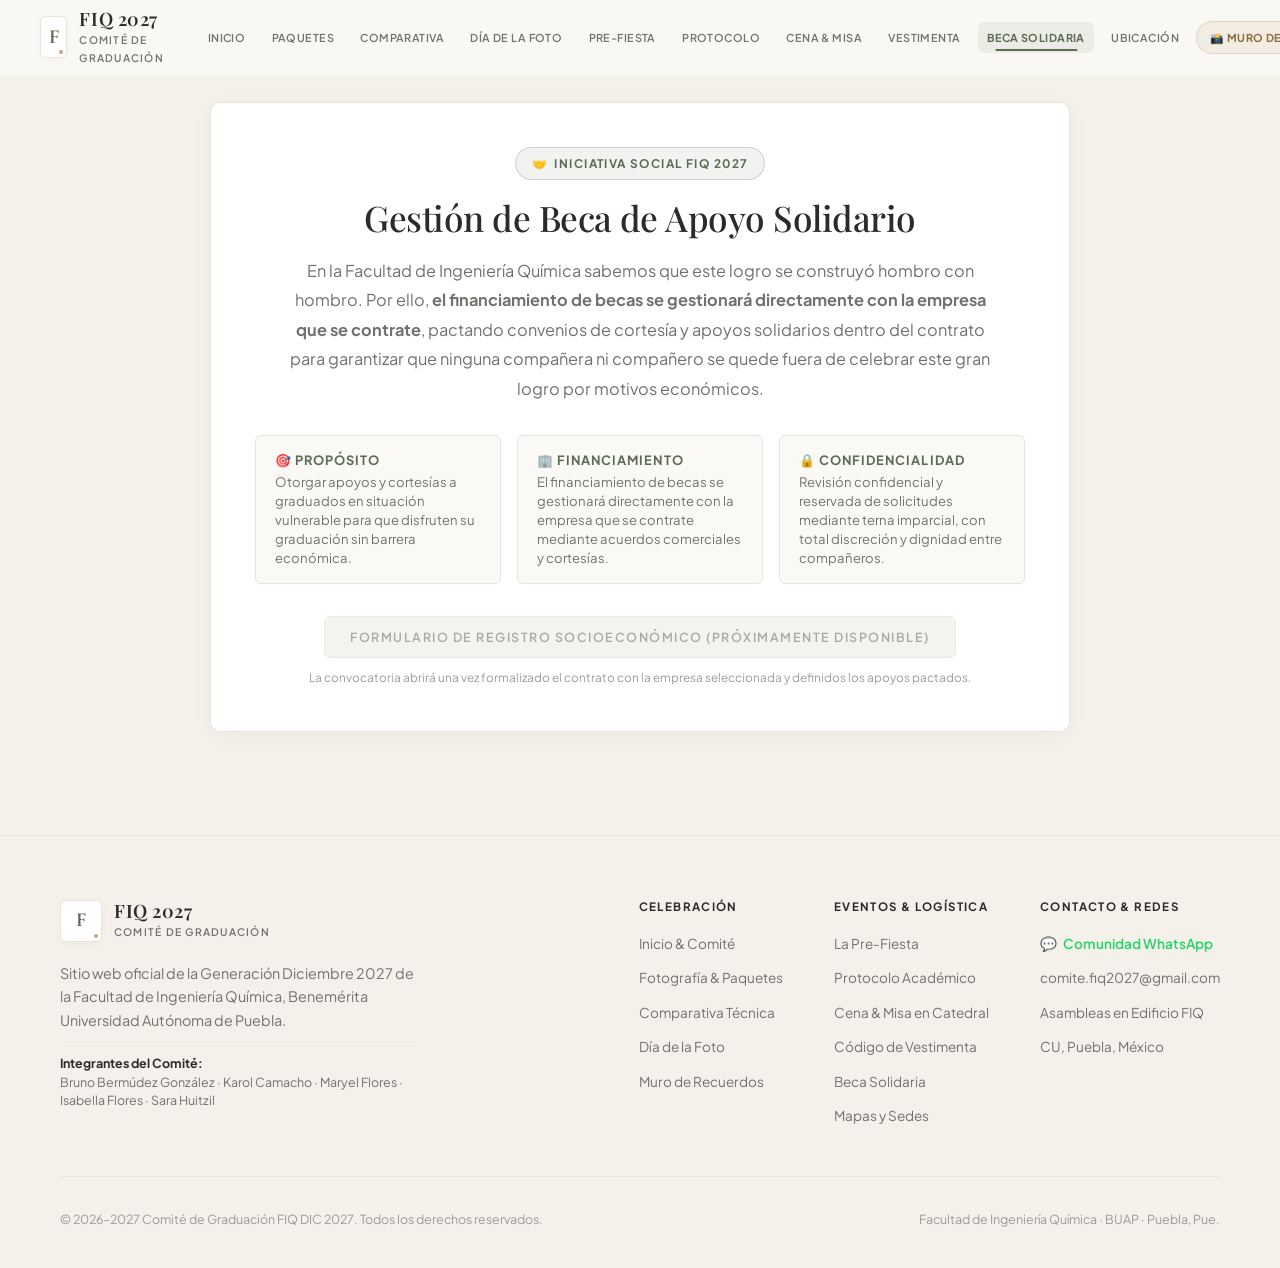
==== commit 7114827f: "fix: corregir nombre a Bruno Bermúdez González y replantear frases de anticipación" ====
--- a/beca-solidaria.html
+++ b/beca-solidaria.html
@@ -138,7 +138,7 @@
           </p>
           <div style="margin-top: 0.75rem; font-size: 0.78rem; color: var(--color-text-muted); line-height: 1.5; border-top: 1px solid var(--color-border-subtle); padding-top: 0.5rem;">
             <strong style="color: var(--color-text-main);">Integrantes del Comité:</strong><br>
-            Bruno González · Karol Camacho · Maryel Flores · Isabella Flores · Sara Huitzil
+            Bruno Bermúdez González · Karol Camacho · Maryel Flores · Isabella Flores · Sara Huitzil
           </div>
         </div>
 
